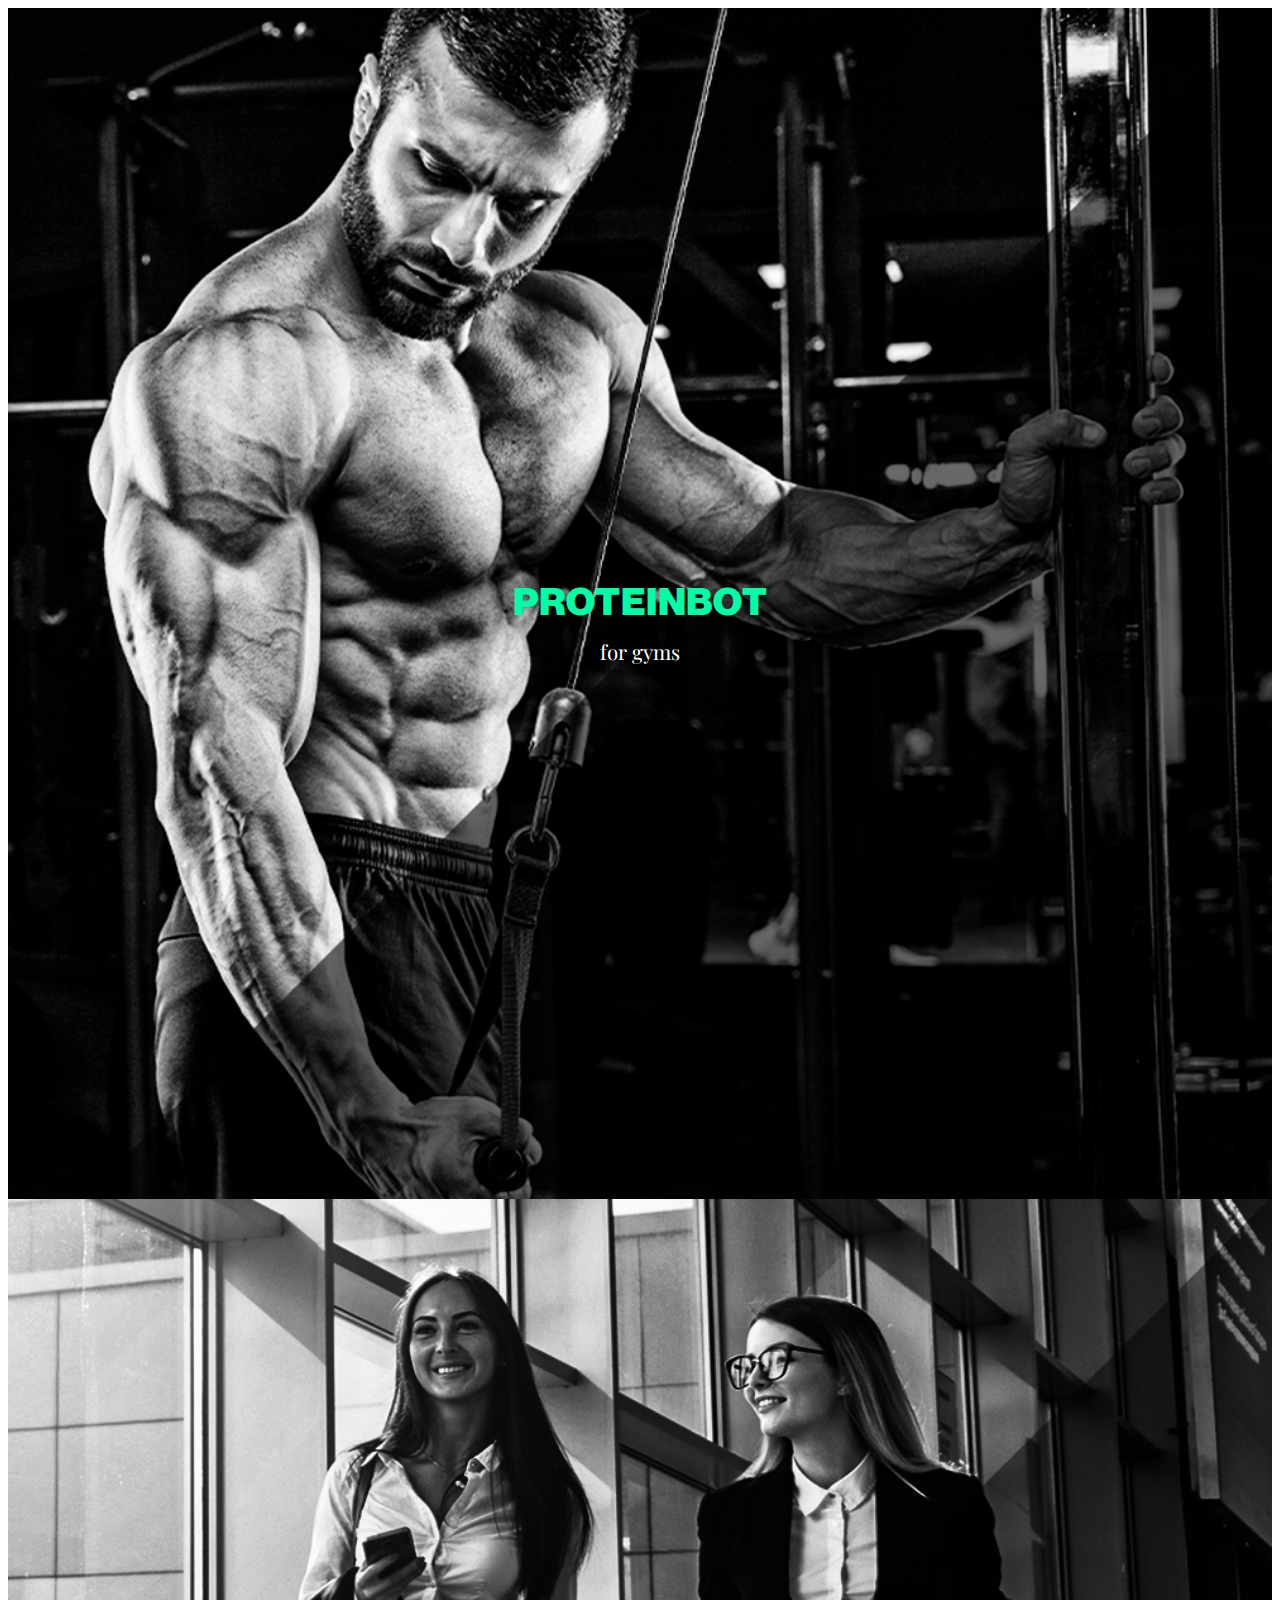
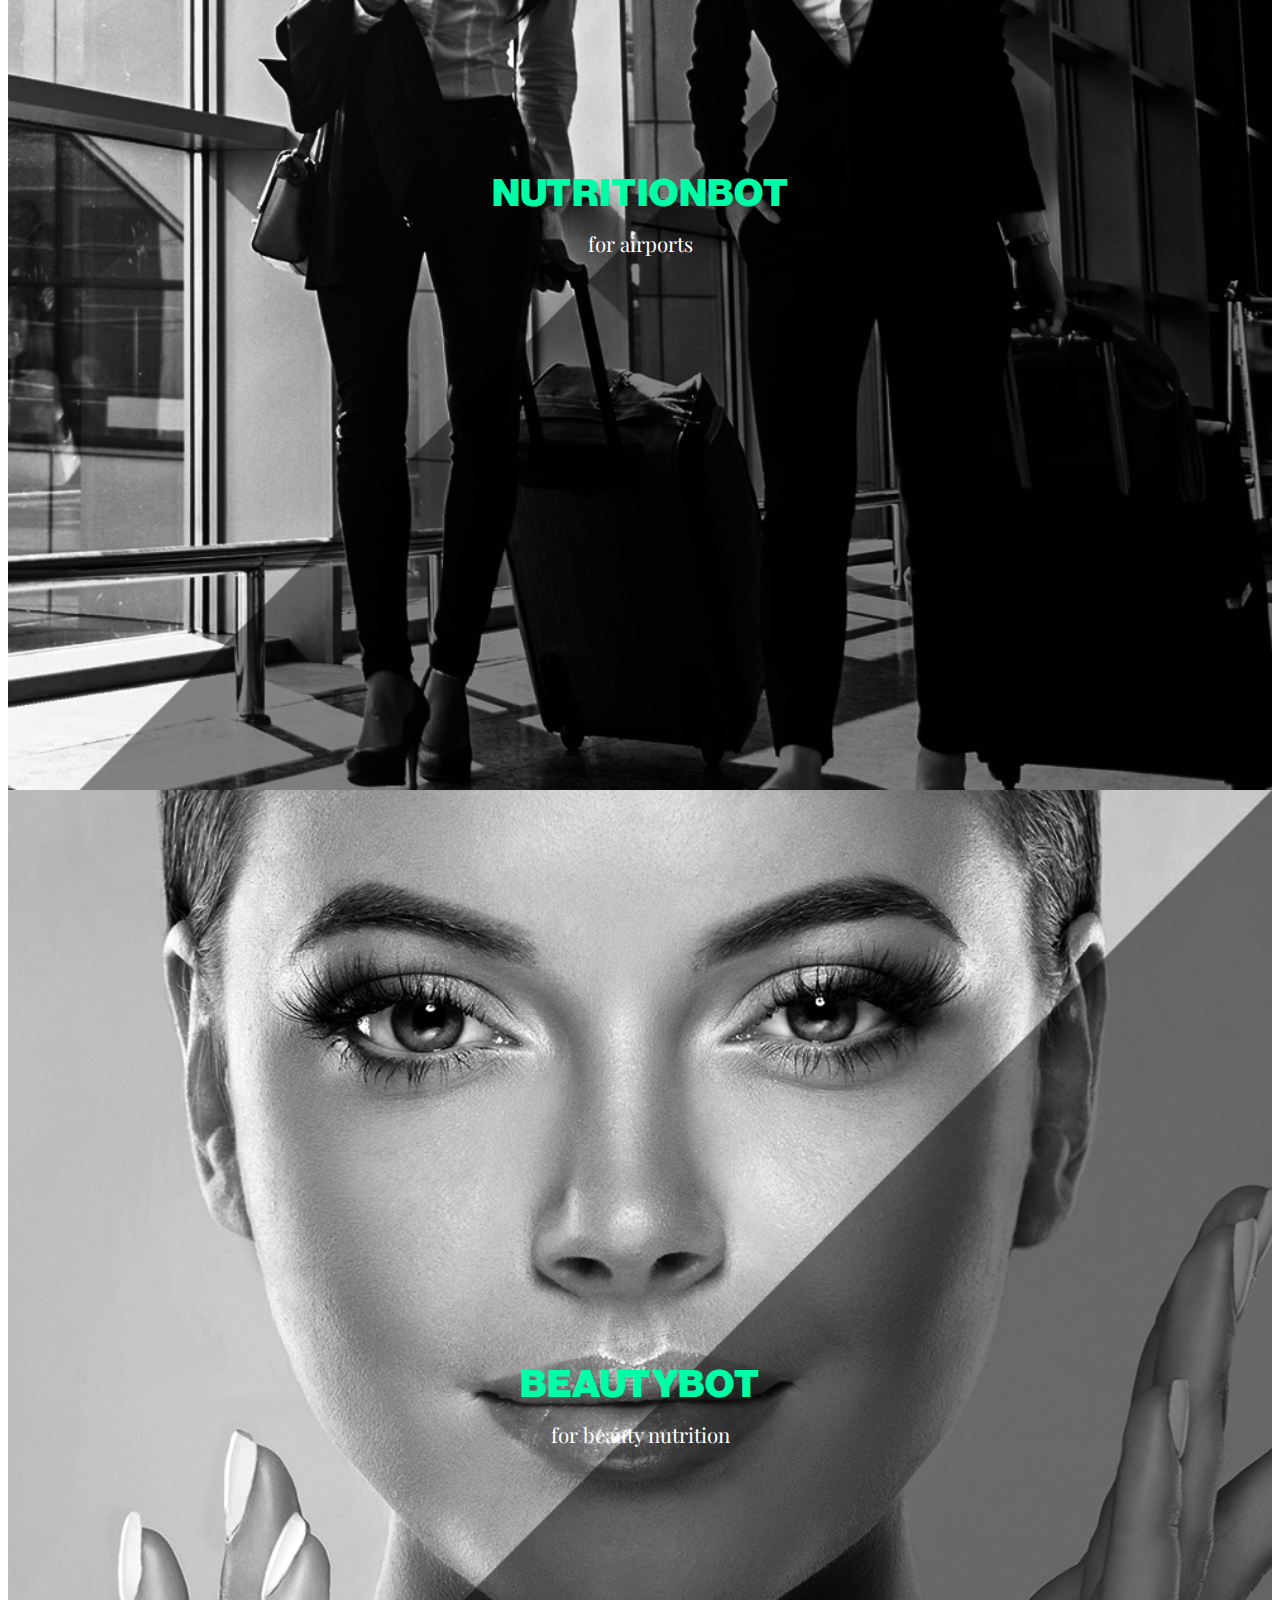
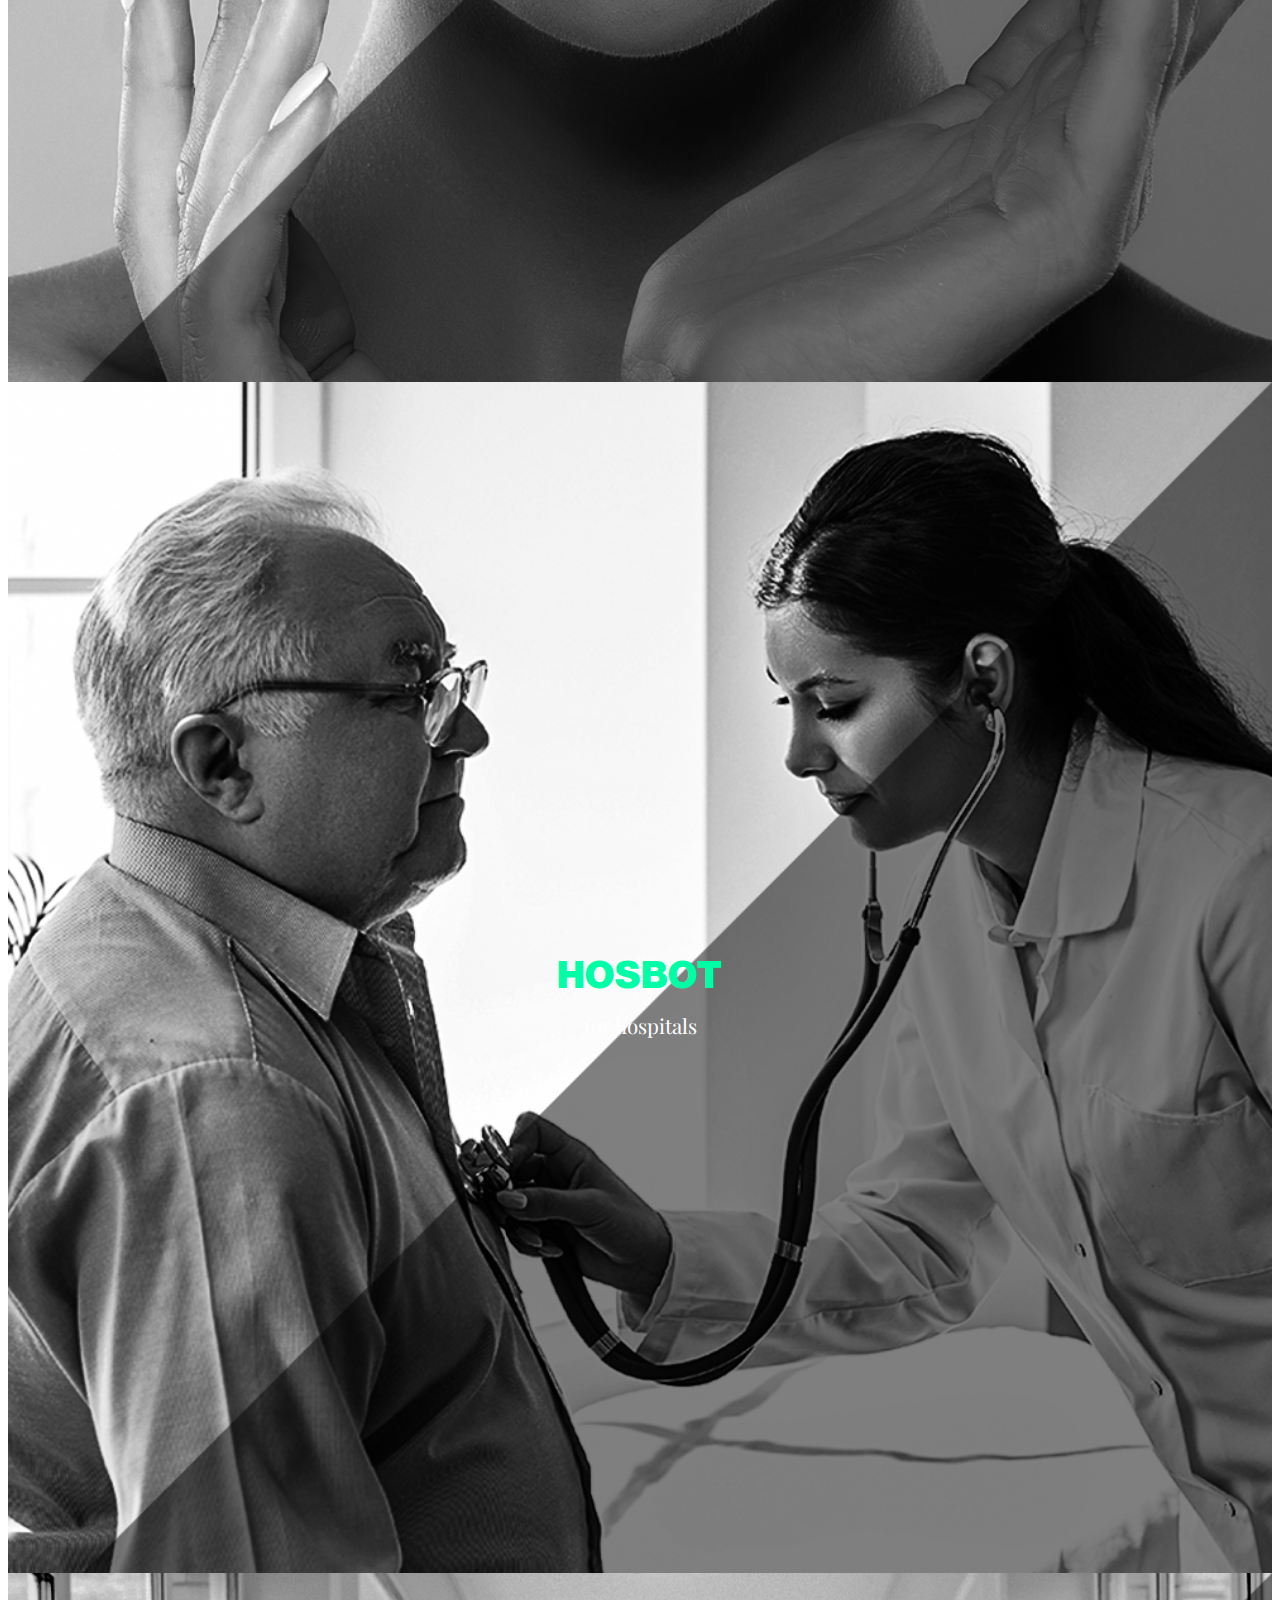
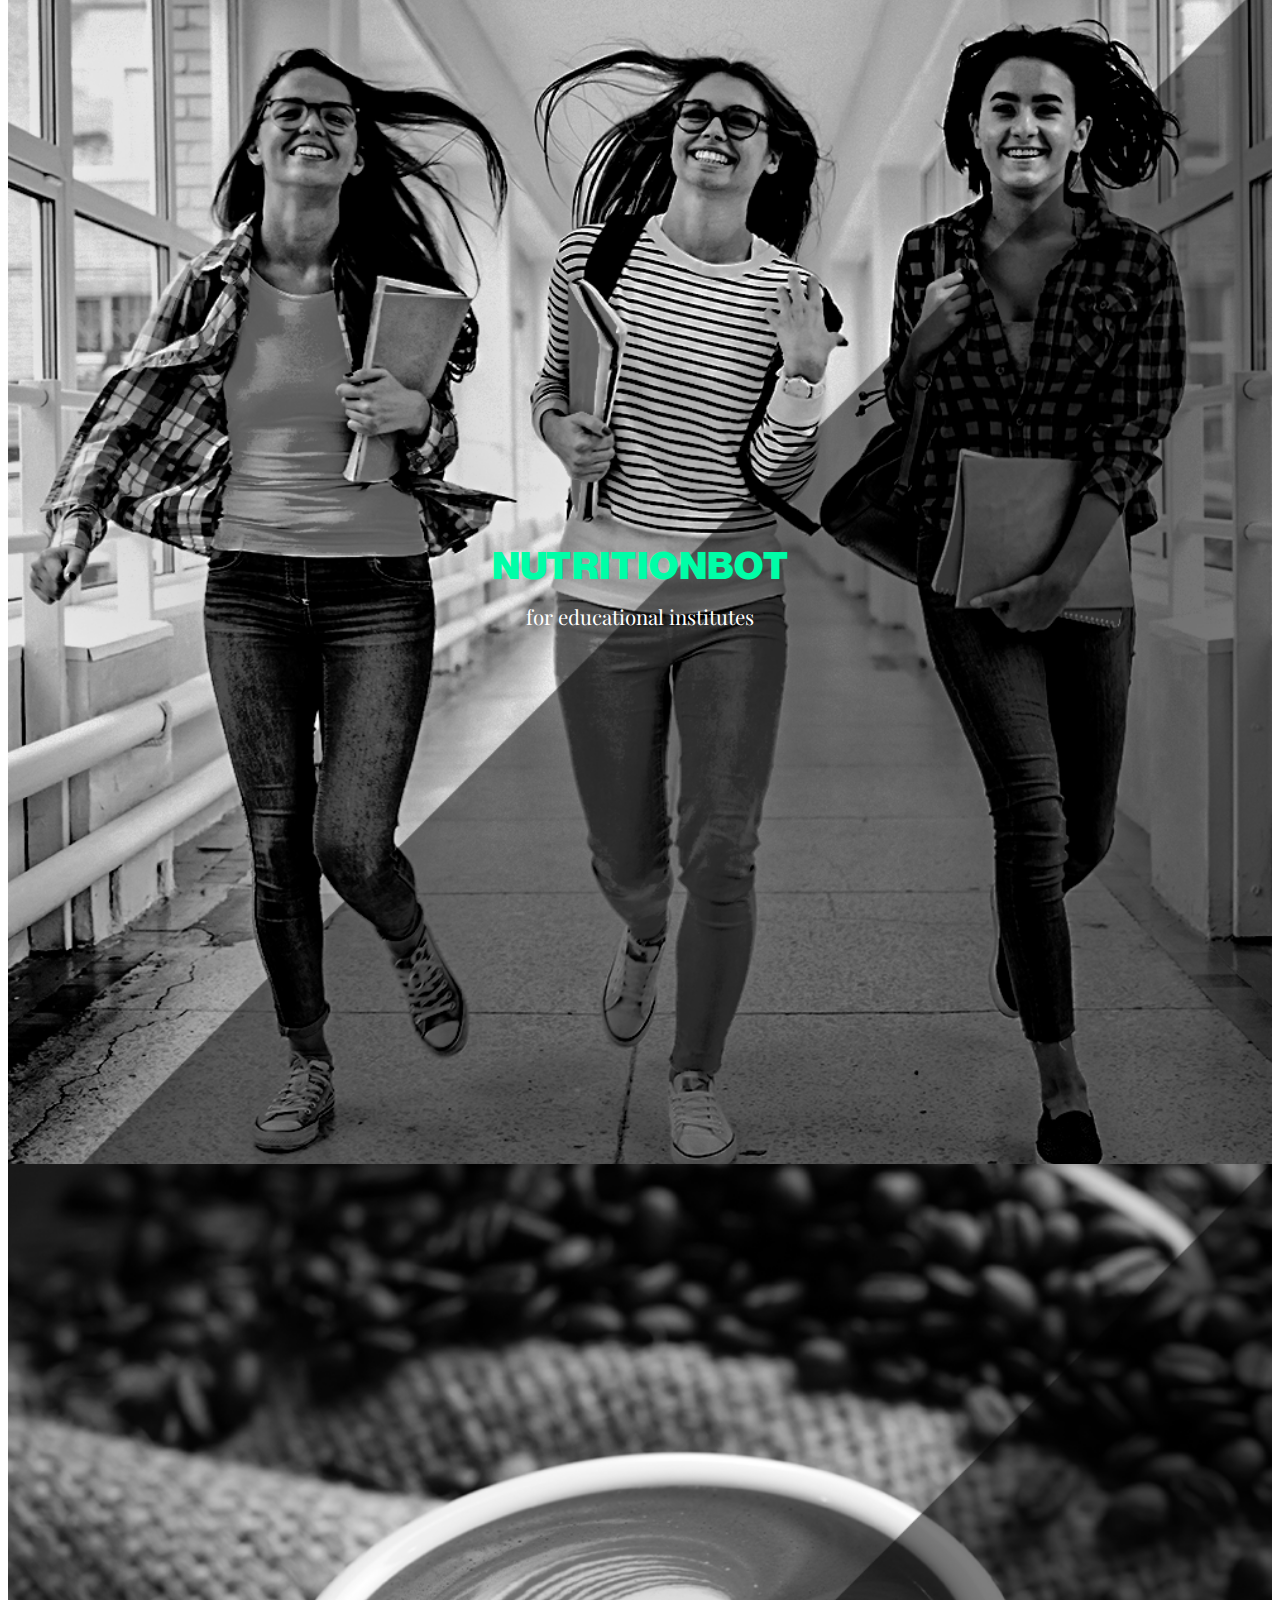
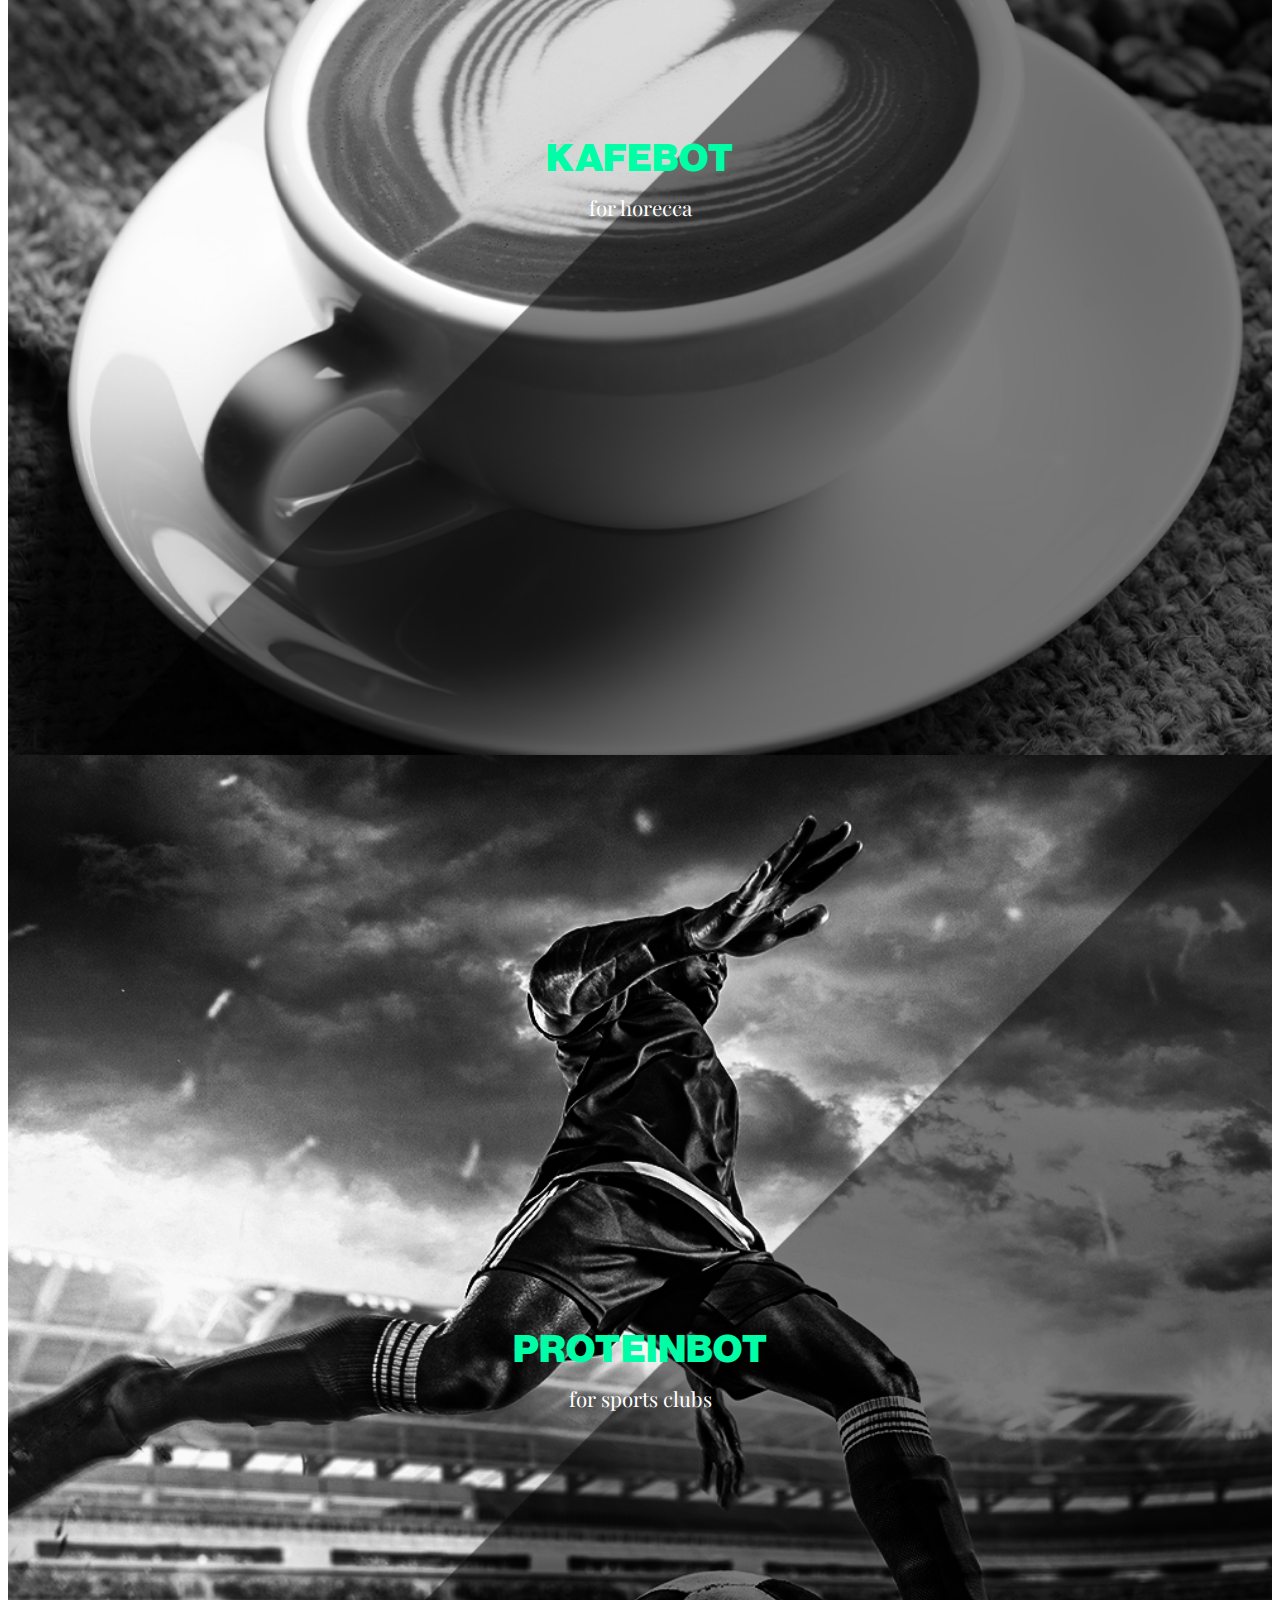
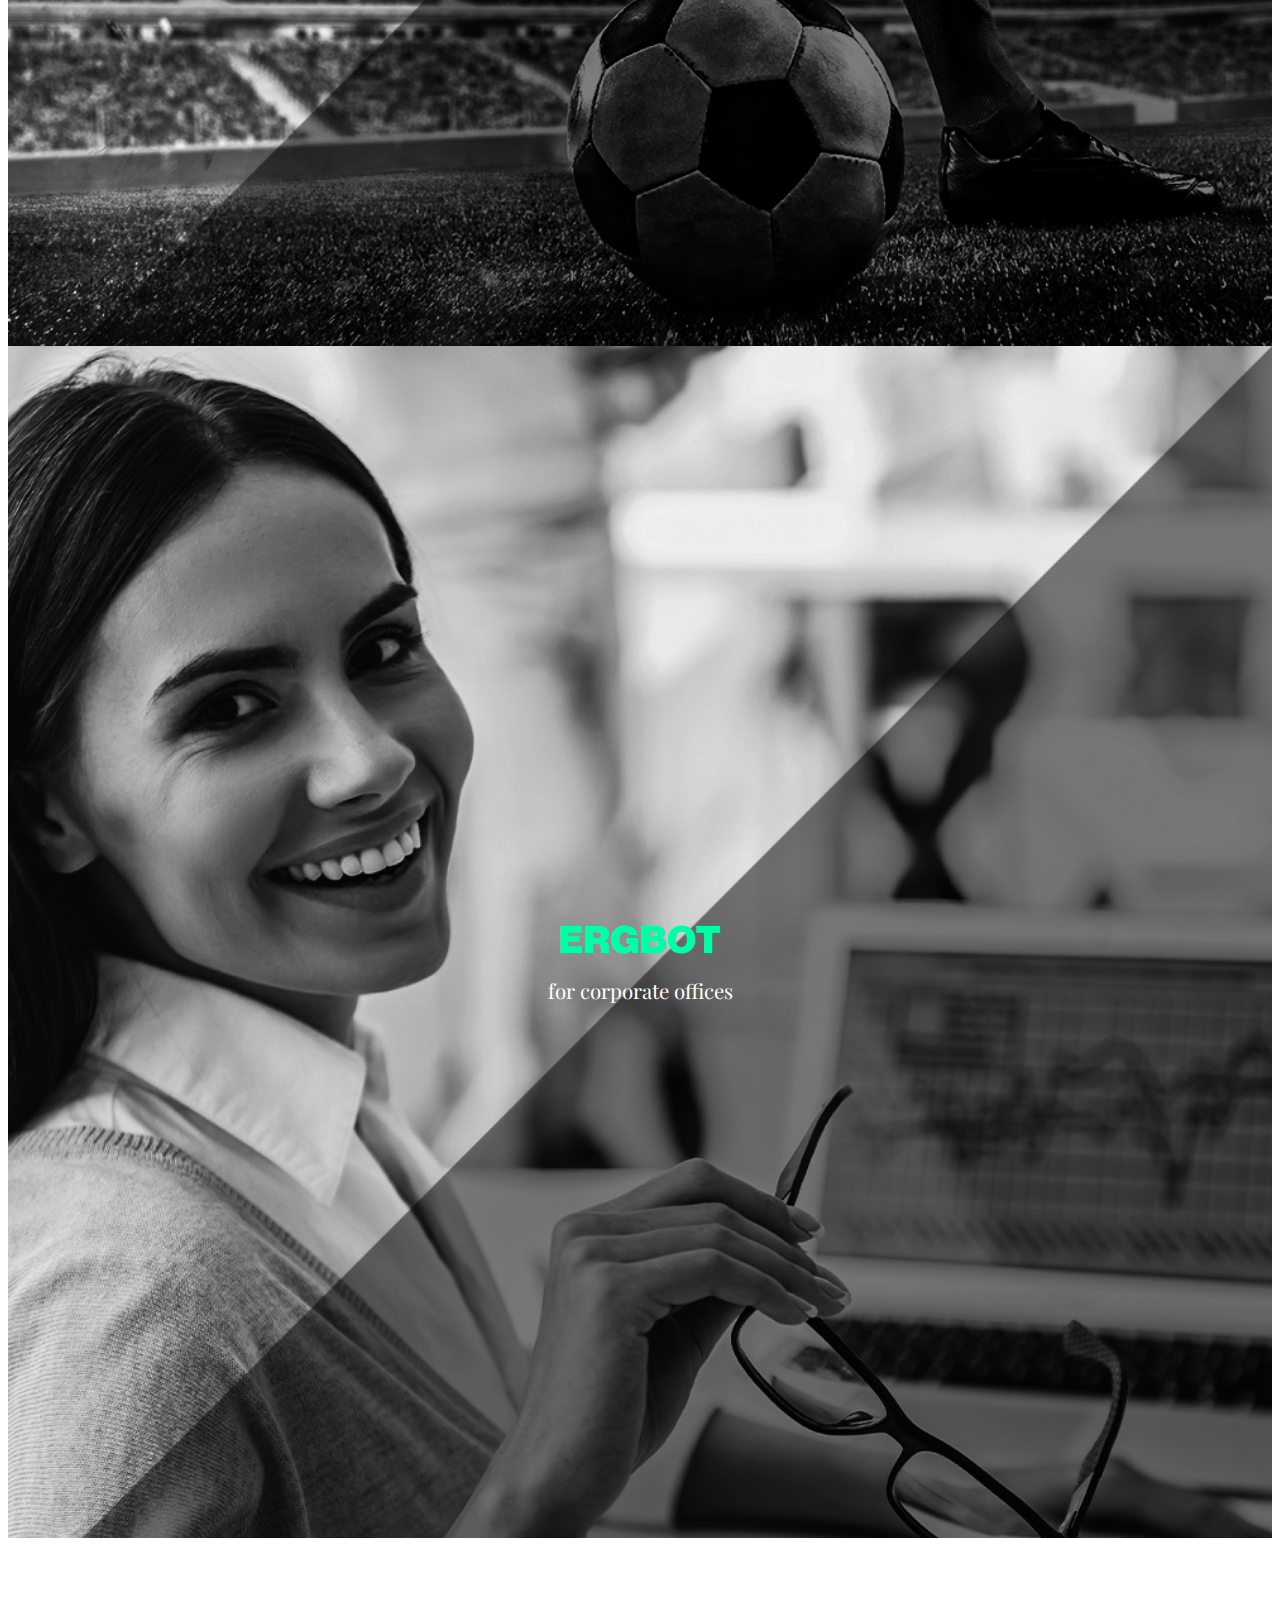
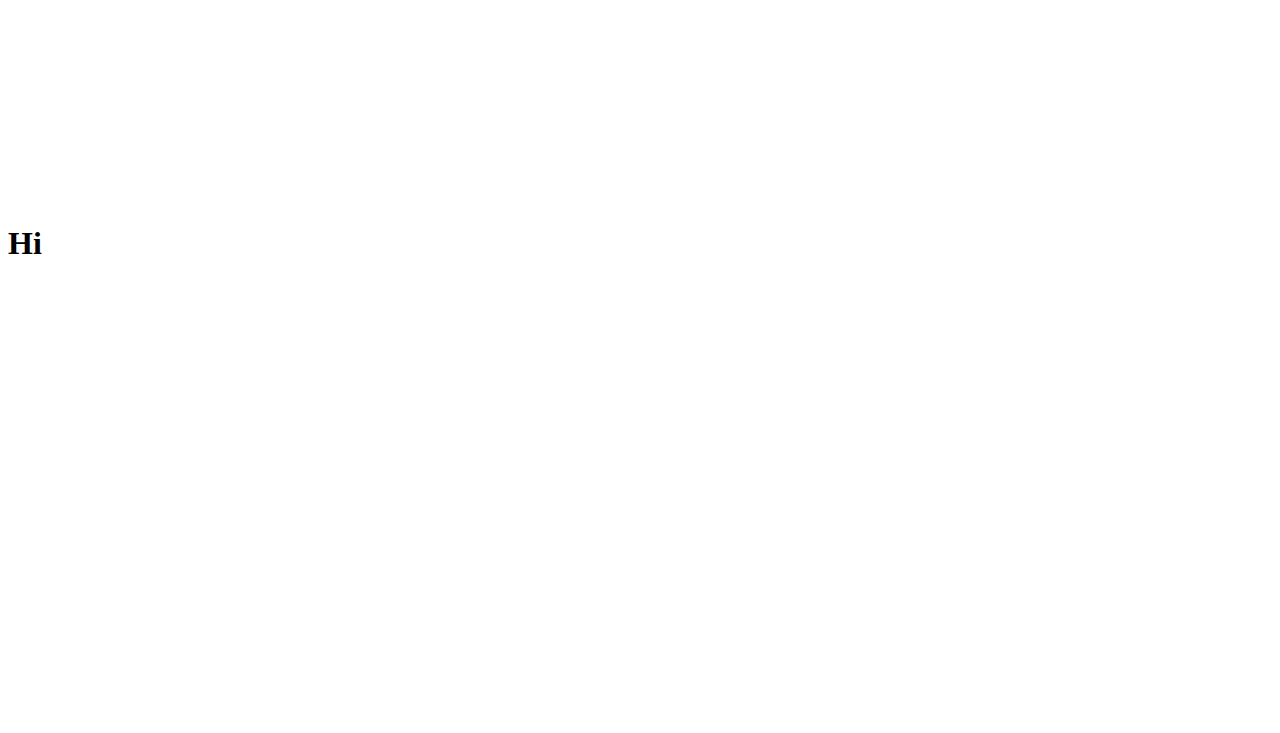
==== index.html @ 2f2d16d1 "24-11-2022" ====
<html lang="en">

<head>
  <meta charset="UTF-8">
  <meta http-equiv="X-UA-Compatible" content="IE=edge">
  <meta name="viewport" content="width=device-width, initial-scale=1.0">
  <link rel="stylesheet" href="https://unpkg.com/aos@2.3.0/dist/aos.css">
  <title>Document</title>
  <!-- CSS only -->
  <link href="https://cdn.jsdelivr.net/npm/bootstrap@5.2.2/dist/css/bootstrap.min.css" rel="stylesheet"
    integrity="sha384-Zenh87qX5JnK2Jl0vWa8Ck2rdkQ2Bzep5IDxbcnCeuOxjzrPF/et3URy9Bv1WTRi" crossorigin="anonymous">
  <!-- JavaScript Bundle with Popper -->
  <link rel="preconnect" href="https://fonts.googleapis.com">
  <link rel="preconnect" href="https://fonts.gstatic.com" crossorigin>
  <link href="https://fonts.googleapis.com/css2?family=Playfair+Display:ital,wght@1,500&display=swap" rel="stylesheet">
  <script src="https://cdn.jsdelivr.net/npm/bootstrap@5.2.2/dist/js/bootstrap.bundle.min.js"
    integrity="sha384-OERcA2EqjJCMA+/3y+gxIOqMEjwtxJY7qPCqsdltbNJuaOe923+mo//f6V8Qbsw3"
    crossorigin="anonymous"></script>
  <script src="https://cdnjs.cloudflare.com/ajax/libs/modernizr/2.8.3/modernizr.min.js" type="text/javascript"></script>
  <script src="https://cdnjs.cloudflare.com/ajax/libs/jquery/2.1.3/jquery.min.js" type="text/javascript"></script>
  <script src="https://codepen.io/simeydotme/pen/rBeIx.js" type="text/javascript"></script>
  <link rel="stylesheet" href="CSS/style.css">
  <script src="js/script.js"></script>
  <script src="https://cdnjs.cloudflare.com/ajax/libs/skrollr/0.6.29/skrollr.min.js"></script>
  <script src="https://cdnjs.cloudflare.com/ajax/libs/ScrollMagic/2.0.7/ScrollMagic.min.js" type="text/javascript"></script>
  <script src="https://cdnjs.cloudflare.com/ajax/libs/ScrollMagic/2.0.7/plugins/debug.addIndicators.min.js" type="text/javascript"></script>
  <script src="https://cdnjs.cloudflare.com/ajax/libs/ScrollMagic/2.0.7/plugins/animation.gsap.min.js" type="text/javascript"></script>
</head>

<body style="height: 20%;">
  <div class="container">
    <div class="row">
      <div class="col-12 col-lg-3 col-md-6 col-sm-6 img-bg-1 bg-image">
        <div class="aniDelay1">
          <h1 class="ani1h1 title">PROTEINBOT</h1>
          <p>for gyms</p>
        </div>
      </div>
      <div class="col-12 col-lg-3 col-md-6 col-sm-6 img-bg-2 bg-image">
        <div class="aniDelay8">
          <h1 class="ani8h1 title">NUTRITIONBOT</h1>
          <p>for airports</p>
        </div>
      </div>
      <div class="col-12 col-lg-3 col-md-6 col-sm-6 img-bg-3 bg-image">
        <div class="aniDelay4">
          <h1 class="ani4h1 title">BEAUTYBOT</h1>
          <p>for beauty nutrition</p>
        </div>
      </div>
      <div class="col-12 col-lg-3 col-md-6 col-sm-6 img-bg-6 bg-image">
        <div class="aniDelay3">
          <h1 class="ani3h1 title">HOSBOT</h1>
          <p>for hospitals</p>
        </div>
      </div>
    </div>
    <div class="row">
      <div class="col-12 col-lg-3 col-md-6 col-sm-6 img-bg-5 bg-image">
        <div class="aniDelay5">
          <h1 class="ani5h1 title">NUTRITIONBOT</h1>
          <p>for educational institutes</p>
        </div>
      </div>
      <div class="col-12 col-lg-3 col-md-6 col-sm-6 img-bg-4 bg-image">
        <div class="aniDelay6">
          <h1 class="ani6h1 title">KAFEBOT</h1>
          <p>for horecca</p>
        </div>
      </div>
      <div class="col-12 col-lg-3 col-md-6 col-sm-6 img-bg-7 bg-image">
        <div class="aniDelay7">
          <h1 class="ani7h1 title">PROTEINBOT</h1>
          <p>for sports clubs</p>
        </div>
      </div>
      <div class="col-12 col-lg-3 col-md-6 col-sm-6 img-bg-8 bg-image">
        <div class="aniDelay2">
          <h1 class="ani2h1 title">ERGBOT</h1>
          <p>for corporate offices</p>
        </div>
      </div>
    </div>
  </div>
  <!-- <div class="innovation-made-in-germany">
    <div class="container">
      <div class="row row-01">
        <div class="col c-01"><h1 data-aos="fade-zoom-in" data-aos-easing="ease-in-back"  data-aos-offset="0">Innovation</h1></div>
        <div class="col c-02"><img data-aos="fade-zoom-in" src="images/black-box.png" alt=""></div>
        <div class="col c-03"><h1 data-aos="fade-zoom-in" data-aos-easing="ease-in-back" data-aos-delay="260" data-aos-offset="0">made</h1></div>
      </div>
      <div class="row row-01">
        <div class="col c-01"></div>
        <div class="col c-02"><img data-aos="fade-zoom-in" src="images/red-box.png" alt=""></div>
        <div class="col c-03"><h2 data-aos="fade-zoom-in" data-aos-easing="ease-in-back" data-aos-delay="240" data-aos-offset="0">in</h2></div>
      </div>
      <div class="row row-01">
        <div class="col c-01"></div>
        <div class="col c-02"><img data-aos="fade-zoom-in" src="images/yellow-box.png" alt=""></div>
        <div class="col c-03"><h3 data-aos="fade-zoom-in" data-aos-easing="ease-in-back" data-aos-delay="200" data-aos-offset="0">Germany</h3></div>
      </div>
    </div>
  </div> -->
  <div class="container">
    <div class="machine-image">
      <img data-aos="fade-zoom-in" data-aos-easing="ease-in-back"  data-aos-offset="100" id="machine-zoom" src="images/front_angle.png" alt="">
    </div>
  </div><br><br><br>
  <!-- <div data-aos="fade-zoom-in" data-aos-easing="ease-in-back"  data-aos-offset="0" class="scroll-images" style="overflow:hidden;">
    <div class="marquee">
        <img id="airport" src="images/ScreensBot/AIRPORT/1.png" alt="">
        <img id="beauty" src="images/ScreensBot/BEAUTY/1.png" alt="">
        <img id="cafe" src="images/ScreensBot/CAFE/1.png" alt="">
        <img id="edu" src="images/ScreensBot/EDUCATIONAL_INSTITUTES/1.png" alt="">
        <img id="gym" src="images/ScreensBot/GYM/1.png" alt="">
        <img id="hospital" src="images/ScreensBot/HOSPITAL/1.png" alt="">
        <img id="airport" src="images/ScreensBot/AIRPORT/1.png" alt="">
        <img id="beauty" src="images/ScreensBot/BEAUTY/1.png" alt="">
        <img id="cafe" src="images/ScreensBot/CAFE/1.png" alt="">
        <img id="edu" src="images/ScreensBot/EDUCATIONAL_INSTITUTES/1.png" alt="">
        <img id="gym" src="images/ScreensBot/GYM/1.png" alt="">
        <img id="hospital" src="images/ScreensBot/HOSPITAL/1.png" alt="">
        <img id="airport" src="images/ScreensBot/AIRPORT/1.png" alt="">
        <img id="beauty" src="images/ScreensBot/BEAUTY/1.png" alt="">
        <img id="cafe" src="images/ScreensBot/CAFE/1.png" alt="">
        <img id="edu" src="images/ScreensBot/EDUCATIONAL_INSTITUTES/1.png" alt="">
        <img id="gym" src="images/ScreensBot/GYM/1.png" alt="">
        <img id="hospital" src="images/ScreensBot/HOSPITAL/1.png" alt="">
        <img id="airport" src="images/ScreensBot/AIRPORT/1.png" alt="">
        <img id="beauty" src="images/ScreensBot/BEAUTY/1.png" alt="">
        <img id="cafe" src="images/ScreensBot/CAFE/1.png" alt="">
        <img id="edu" src="images/ScreensBot/EDUCATIONAL_INSTITUTES/1.png" alt="">
        <img id="gym" src="images/ScreensBot/GYM/1.png" alt="">
        <img id="hospital" src="images/ScreensBot/HOSPITAL/1.png" alt="">
        <img id="airport" src="images/ScreensBot/AIRPORT/1.png" alt="">
        <img id="beauty" src="images/ScreensBot/BEAUTY/1.png" alt="">
        <img id="cafe" src="images/ScreensBot/CAFE/1.png" alt="">
        <img id="edu" src="images/ScreensBot/EDUCATIONAL_INSTITUTES/1.png" alt="">
        <img id="gym" src="images/ScreensBot/GYM/1.png" alt="">
        <img id="hospital" src="images/ScreensBot/HOSPITAL/1.png" alt="">
        <img id="airport" src="images/ScreensBot/AIRPORT/1.png" alt="">
        <img id="beauty" src="images/ScreensBot/BEAUTY/1.png" alt="">
        <img id="cafe" src="images/ScreensBot/CAFE/1.png" alt="">
        <img id="edu" src="images/ScreensBot/EDUCATIONAL_INSTITUTES/1.png" alt="">
        <img id="gym" src="images/ScreensBot/GYM/1.png" alt="">
        <img id="hospital" src="images/ScreensBot/HOSPITAL/1.png" alt="">
        <img id="airport" src="images/ScreensBot/AIRPORT/1.png" alt="">
        <img id="beauty" src="images/ScreensBot/BEAUTY/1.png" alt="">
        <img id="cafe" src="images/ScreensBot/CAFE/1.png" alt="">
        <img id="edu" src="images/ScreensBot/EDUCATIONAL_INSTITUTES/1.png" alt="">
        <img id="gym" src="images/ScreensBot/GYM/1.png" alt="">
        <img id="hospital" src="images/ScreensBot/HOSPITAL/1.png" alt="">
        <img id="airport" src="images/ScreensBot/AIRPORT/1.png" alt="">
        <img id="beauty" src="images/ScreensBot/BEAUTY/1.png" alt="">
        <img id="cafe" src="images/ScreensBot/CAFE/1.png" alt="">
        <img id="edu" src="images/ScreensBot/EDUCATIONAL_INSTITUTES/1.png" alt="">
        <img id="gym" src="images/ScreensBot/GYM/1.png" alt="">
        <img id="hospital" src="images/ScreensBot/HOSPITAL/1.png" alt="">
        <img id="airport" src="images/ScreensBot/AIRPORT/1.png" alt="">
        <img id="beauty" src="images/ScreensBot/BEAUTY/1.png" alt="">
        <img id="cafe" src="images/ScreensBot/CAFE/1.png" alt="">
        <img id="edu" src="images/ScreensBot/EDUCATIONAL_INSTITUTES/1.png" alt="">
        <img id="gym" src="images/ScreensBot/GYM/1.png" alt="">
        <img id="hospital" src="images/ScreensBot/HOSPITAL/1.png" alt="">
        <img id="airport" src="images/ScreensBot/AIRPORT/1.png" alt="">
        <img id="beauty" src="images/ScreensBot/BEAUTY/1.png" alt="">
        <img id="cafe" src="images/ScreensBot/CAFE/1.png" alt="">
        <img id="edu" src="images/ScreensBot/EDUCATIONAL_INSTITUTES/1.png" alt="">
        <img id="gym" src="images/ScreensBot/GYM/1.png" alt="">
        <img id="hospital" src="images/ScreensBot/HOSPITAL/1.png" alt="">
        <img id="airport" src="images/ScreensBot/AIRPORT/1.png" alt="">
        <img id="beauty" src="images/ScreensBot/BEAUTY/1.png" alt="">
        <img id="cafe" src="images/ScreensBot/CAFE/1.png" alt="">
        <img id="edu" src="images/ScreensBot/EDUCATIONAL_INSTITUTES/1.png" alt="">
        <img id="gym" src="images/ScreensBot/GYM/1.png" alt="">
        <img id="hospital" src="images/ScreensBot/HOSPITAL/1.png" alt="">
    </div>
  </div> -->
  <div data-aos="fade-zoom-in" data-aos-easing="ease-in-back"  data-aos-offset="300"  class="container" id="contains">
    <div class="section03">
      <svg  viewBox="0 0 1920 1111">
        <path id="path" fill="white" 
        stroke="black" stroke-width="4" 
        d="M950.02,474.7c-8.2-30.58-48.29-121.58-162.9-186.4-130.08-73.56-323.46-80.82-452.44,38.69"/> 
        <path id="path" fill="white" 
        stroke="black" stroke-width="4" 
        d="M952.11,474.53c-21.57-25.29-146.91-167.41-354.22-175.48-258.5-10.07-380.2,230.49-392.47,247.65" /> 
        <path id="path" fill="white" 
        stroke="black" stroke-width="4" 
        d="M955.31,470.71c-152.05-238.76-529.01-179.45-591.94,98.45" /> 
        <path id="path" fill="white" 
        stroke="black" stroke-width="4" 
        d="M955.6,475.13c-106.01-62.2-233.78-68.49-331.95-11.61-134.29,77.8-195.32,263.45-125.1,432.97"/>
        <path id="path" fill="white" 
        stroke="black" stroke-width="4" 
        d="M959.26,474.77c-26.93-82.67-46.81-122.94-59.64-120.8-20.95,3.48-23.08,120.08-6.39,349.78" /> 
        <path id="path" fill="white" 
        stroke="black" stroke-width="4" 
        d="M960.05,470.96c-2.69-75.65-1.67-113.71,3.06-114.18,11.05-1.09,42.37,203.36,93.96,613.36" /> 
        <path id="path" fill="white" 
        stroke="black" stroke-width="4" 
        d="M954.81,478.45c32.29-6.74,182.28-34.38,321.17,60.73,79.87,54.69,120.65,125.72,138.93,163.78" /> 
        <path id="path" fill="white" 
        stroke="black" stroke-width="4" 
        d="M959.35,472.88c9.05-11.74,102.31-128.66,253.01-122.46,123.73,5.09,234.91,91.06,277.29,216.21" /> 
        <path id="path" fill="white" 
        stroke="black" stroke-width="4" 
        d="M955.09,481.06c27.71-25.78,199.72-181.25,403.84-145.95,235.97,40.8,435.94,322.9,395.65,671.23" /> 
        <path id="path" fill="white" 
        stroke="black" stroke-width="4" 
        d="M957.44,471.06c15.02-28.59,92.59-169.1,265.88-224.03,148.31-47.01,273.1-1.66,308.4,12.59" /> 
        <!-- Dot number zero code  -->
        <radialGradient  id="radial-gradient" cx="898.4" cy="-6.16" fx="898.4" fy="-6.16" r="325.57" gradientTransform="translate(76.64 476.9) scale(.98 .38)" gradientUnits="userSpaceOnUse">
          <stop offset=".06" stop-color="#d1d1d1"/><stop offset=".15" stop-color="#aeaeae"/>
          <stop offset=".31" stop-color="#797979"/><stop offset=".47" stop-color="#4d4d4d"/>
          <stop offset=".62" stop-color="#2c2c2c"/><stop offset=".76" stop-color="#131313"/>
          <stop offset=".89" stop-color="#050505"/><stop offset="1" stop-color="#000"/>
        </radialGradient>
        <mask id="mask" x="638.31" y="349.26" width="638.44" height="250.67" maskUnits="userSpaceOnUse">
          <ellipse id="cls-7" cx="957.53" cy="474.59" rx="319.22" ry="125.33"/>
        </mask>
        <g class="cls-8"><ellipse id="cls-5" cx="957.53" cy="474.59" rx="319.22" ry="125.33"/>
        </g>
        <ellipse id="cls-6" cx="957.53" cy="476.52" rx="13.11" ry="7.68"/>
        <!-- Dot number one code  -->
        <radialGradient id="radial-gradient" cx="1313.99" cy="-3175.83" fx="1313.99" fy="-3175.83" r="27.52" gradientTransform="translate(-1241.54 1720.73) scale(1.2 .44)" gradientUnits="userSpaceOnUse">
          <stop offset=".00" stop-color="#d1d1d1"/><stop offset=".15" stop-color="#aeaeae"/>
          <stop offset=".31" stop-color="#797979"/><stop offset=".47" stop-color="#4d4d4d"/>
          <stop offset=".62" stop-color="#2c2c2c"/><stop offset=".76" stop-color="#131313"/>
          <stop offset=".89" stop-color="#050505"/><stop offset="1" stop-color="#000"/>
        </radialGradient>
        <mask id="mask" x="302" y="310.25" width="62.7" height="31.73" maskUnits="userSpaceOnUse">
            <ellipse id="cls-3" cx="333.35" cy="326.12" rx="32.99" ry="12.08" transform="translate(-89.96 130.46) rotate(-19.57)"/>
        </mask>
        <g class="cls-4"><ellipse id="cls-1" cx="333.35" cy="326.12" rx="32.99" ry="12.08" transform="translate(-89.96 130.46) rotate(-19.57)"/>
        </g>
        <ellipse id="cls-2" cx="334.31" cy="325.76" rx="7.93" ry="3.54" transform="translate(-89.79 130.76) rotate(-19.57)"/>
        <!-- Dot number two code  -->
        <radialGradient id="radial-gradient" cx="1238.47" cy="-3307.58" fx="1238.47" fy="-3307.58" r="27.52" gradientTransform="translate(-1278.91 1998.06) scale(1.2 .44)" gradientUnits="userSpaceOnUse">
            <stop offset=".06" stop-color="#d1d1d1"/>
            <stop offset=".15" stop-color="#aeaeae"/>
            <stop offset=".31" stop-color="#797979"/>
            <stop offset=".47" stop-color="#4d4d4d"/>
            <stop offset=".62" stop-color="#2c2c2c"/>
            <stop offset=".76" stop-color="#131313"/>
            <stop offset=".89" stop-color="#050505"/>
            <stop offset="1" stop-color="#000"/>
        </radialGradient>
        <mask id="mask" x="174.69" y="528.55" width="61.45" height="34.08" maskUnits="userSpaceOnUse">
              <ellipse id="cls-3" cx="205.42" cy="545.59" rx="32.99" ry="12.08" transform="translate(-197.2 123.98) rotate(-23.05)"/>
        </mask>
        <g class="cls-4">
            <ellipse id="cls-1" cx="205.42" cy="545.59" rx="32.99" ry="12.08" transform="translate(-197.2 123.98) rotate(-23.05)"/>
        </g>
        <ellipse id="cls-2" cx="205.42" cy="544.16" rx="7.08" ry="3.16" transform="translate(-200.33 127.42) rotate(-23.55)"/>

        <!-- Dot number three code  -->
        <radialGradient id="radial-gradient" cx="1268.19" cy="-2626.89" fx="1268.19" fy="-2626.89" r="27.52" gradientTransform="translate(-1157.65 1725.18) scale(1.2 .44)" gradientUnits="userSpaceOnUse">
          <stop offset=".06" stop-color="#d1d1d1"/>
          <stop offset=".15" stop-color="#aeaeae"/>
          <stop offset=".31" stop-color="#797979"/>
          <stop offset=".47" stop-color="#4d4d4d"/>
          <stop offset=".62" stop-color="#2c2c2c"/>
          <stop offset=".76" stop-color="#131313"/>
          <stop offset=".89" stop-color="#050505"/>
          <stop offset="1" stop-color="#000"/>
        </radialGradient>
        <mask id="mask" x="331.06" y="555.74" width="62.7" height="31.73" maskUnits="userSpaceOnUse">
            <ellipse id="cls-3" cx="362.41" cy="571.61" rx="32.99" ry="12.08" transform="translate(-170.5 154.37) rotate(-19.57)"/>
        </mask>
        <g class="cls-4">
            <ellipse id="cls-1" cx="362.41" cy="571.61" rx="32.99" ry="12.08" transform="translate(-170.5 154.37) rotate(-19.57)"/>
        </g>
        <ellipse id="cls-2" cx="363.36" cy="571.26" rx="7.93" ry="3.54" transform="translate(-170.32 154.67) rotate(-19.57)"/>

        <!-- Dot number four code  -->
        <radialGradient id="radial-gradient" cx="433.48" cy="263.62" fx="433.48" fy="263.62" r="27.52" gradientTransform="translate(73.39 691.27) scale(.98 .77)" gradientUnits="userSpaceOnUse">
          <stop offset=".06" stop-color="#d1d1d1"/>
          <stop offset=".15" stop-color="#aeaeae"/>
          <stop offset=".31" stop-color="#797979"/>
          <stop offset=".47" stop-color="#4d4d4d"/>
          <stop offset=".62" stop-color="#2c2c2c"/>
          <stop offset=".76" stop-color="#131313"/>
          <stop offset=".89" stop-color="#050505"/>
          <stop offset="1" stop-color="#000"/>
        </radialGradient>
        <mask id="mask" x="470.97" y="872.97" width="53.52" height="42.86" maskUnits="userSpaceOnUse">
            <ellipse id="cls-3" cx="497.73" cy="894.4" rx="26.93" ry="21.21" transform="translate(-156.55 107.25) rotate(-10.64)"/>
        </mask>
        <g class="cls-4">
            <ellipse id="cls-1" cx="497.73" cy="894.4" rx="26.93" ry="21.21" transform="translate(-156.55 107.25) rotate(-10.64)"/>
        </g>
        <circle id="cls-2" cx="497.31" cy="896.23" r="6.05"/>

        <!-- Dot number FIve code  -->
        <radialGradient id="radial-gradient" cx="866.56" cy="115.28" fx="866.56" fy="115.28" r="27.52" gradientTransform="translate(44.99 614.99) scale(.98 .77)" gradientUnits="userSpaceOnUse">
          <stop offset=".06" stop-color="#d1d1d1"/>
          <stop offset=".15" stop-color="#aeaeae"/>
          <stop offset=".31" stop-color="#797979"/>
          <stop offset=".47" stop-color="#4d4d4d"/>
          <stop offset=".62" stop-color="#2c2c2c"/>
          <stop offset=".76" stop-color="#131313"/>
          <stop offset=".89" stop-color="#050505"/>
          <stop offset="1" stop-color="#000"/>
        </radialGradient>
        <mask id="mask" x="866.47" y="682.31" width="53.52" height="42.86" maskUnits="userSpaceOnUse">
            <ellipse id="cls-3" cx="893.23" cy="703.74" rx="26.93" ry="21.21" transform="translate(-114.56 176.98) rotate(-10.64)"/>
        </mask>
        <g class="cls-4">
            <ellipse id="cls-1" cx="893.23" cy="703.74" rx="26.93" ry="21.21" transform="translate(-114.56 176.98) rotate(-10.64)"/>
        </g>
        <circle id="cls-2" cx="893.23" cy="703.74" r="6.05"/>

        <!-- Dot number SIX code  -->
        <radialGradient id="radial-gradient" cx="975.36" cy="493.2" fx="975.36" fy="493.2" r="27.52" gradientTransform="translate(96.93 590.31) scale(.98 .77)" gradientUnits="userSpaceOnUse">
          <stop offset=".06" stop-color="#d1d1d1"/>
          <stop offset=".15" stop-color="#aeaeae"/>
          <stop offset=".31" stop-color="#797979"/>
          <stop offset=".47" stop-color="#4d4d4d"/>
          <stop offset=".62" stop-color="#2c2c2c"/>
          <stop offset=".76" stop-color="#131313"/>
          <stop offset=".89" stop-color="#050505"/>
          <stop offset="1" stop-color="#000"/>
        </radialGradient>
        <mask id="mask" x="1024.95" y="948.89" width="53.52" height="42.86" maskUnits="userSpaceOnUse">
            <ellipse id="cls-3" cx="1051.71" cy="970.33" rx="26.93" ry="21.21" transform="translate(-161.05 210.82) rotate(-10.64)"/>
        </mask>
        <g class="cls-4">
            <ellipse id="cls-1" cx="1051.71" cy="970.33" rx="26.93" ry="21.21" transform="translate(-161.05 210.82) rotate(-10.64)"/>
        </g>
        <circle id="cls-2" cx="1051.02" cy="970.15" r="6.05"/>

        <!-- Dot number SEVEN code  -->
        <radialGradient id="radial-gradient" cx="1785.34" cy="4308.59" fx="1785.34" fy="4308.59" r="28.15" gradientTransform="translate(4101.52 -1044.71) rotate(90) scale(.98 .62)" gradientUnits="userSpaceOnUse">
          <stop offset=".06" stop-color="#d1d1d1"/>
          <stop offset=".15" stop-color="#aeaeae"/>
          <stop offset=".31" stop-color="#797979"/>
          <stop offset=".47" stop-color="#4d4d4d"/>
          <stop offset=".62" stop-color="#2c2c2c"/>
          <stop offset=".76" stop-color="#131313"/>
          <stop offset=".89" stop-color="#050505"/>
          <stop offset="1" stop-color="#000"/>
        </radialGradient>
        <mask id="mask" x="1389.51" y="682.59" width="50.42" height="41.59" maskUnits="userSpaceOnUse">
            <ellipse id="cls-3" cx="1414.72" cy="703.39" rx="17.56" ry="27.56" transform="translate(73.65 1538.68) rotate(-58.35)"/>
        </mask>
        <g class="cls-4">
            <ellipse id="cls-1" cx="1414.72" cy="703.39" rx="17.56" ry="27.56" transform="translate(73.65 1538.68) rotate(-58.35)"/>
        </g>
        <ellipse id="cls-2" cx="1414.75" cy="703.32" rx="4.34" ry="8.81" transform="translate(192.52 1704.49) rotate(-65.76)"/>

        <!-- Dot number EIGHT code  -->
        <radialGradient id="radial-gradient" cx="1928.89" cy="4479.87" fx="1928.89" fy="4479.87" r="28.15" gradientTransform="translate(4283.26 -1322) rotate(90) scale(.98 .62)" gradientUnits="userSpaceOnUse">
          <stop offset=".06" stop-color="#d1d1d1"/>
          <stop offset=".15" stop-color="#aeaeae"/>
          <stop offset=".31" stop-color="#797979"/>
          <stop offset=".47" stop-color="#4d4d4d"/>
          <stop offset=".62" stop-color="#2c2c2c"/>
          <stop offset=".76" stop-color="#131313"/>
          <stop offset=".89" stop-color="#050505"/>
          <stop offset="1" stop-color="#000"/>
        </radialGradient>
        <mask id="mask" x="1465.1" y="545.06" width="49.1" height="43.14" maskUnits="userSpaceOnUse">
            <ellipse id="cls-3" cx="1489.65" cy="566.63" rx="17.56" ry="27.56" transform="translate(153.38 1435.26) rotate(-53.85)"/>
        </mask>
        <g class="cls-4">
            <ellipse id="cls-1" cx="1489.65" cy="566.63" rx="17.56" ry="27.56" transform="translate(153.38 1435.26) rotate(-53.85)"/>
        </g>
        <ellipse id="cls-2" cx="1489.65" cy="566.63" rx="4.34" ry="8.81" transform="translate(153.39 1435.27) rotate(-53.85)"/>

        <!-- Dot number NINE code  -->
        <radialGradient id="radial-gradient" cx="1940.43" cy="3600.61" fx="1940.43" fy="3600.61" r="27.52" gradientTransform="translate(4529.51 -893.73) rotate(89.99) scale(.98 .77)" gradientUnits="userSpaceOnUse">
          <stop offset=".06" stop-color="#d1d1d1"/>
          <stop offset=".15" stop-color="#aeaeae"/>
          <stop offset=".31" stop-color="#797979"/>
          <stop offset=".47" stop-color="#4d4d4d"/>
          <stop offset=".62" stop-color="#2c2c2c"/>
          <stop offset=".76" stop-color="#131313"/>
          <stop offset=".89" stop-color="#050505"/>
          <stop offset="1" stop-color="#000"/>
        </radialGradient>
        <mask id="mask" x="1728.6" y="983.85" width="52.16" height="44.53" maskUnits="userSpaceOnUse">
            <ellipse id="cls-3" cx="1754.68" cy="1006.11" rx="21.21" ry="26.93" transform="translate(121.09 2198.82) rotate(-65.96)"/>
        </mask>
        <g class="cls-4">
            <ellipse id="cls-1" cx="1754.68" cy="1006.11" rx="21.21" ry="26.93" transform="translate(121.09 2198.82) rotate(-65.96)"/>
        </g>
        <ellipse id="cls-2" cx="1754.58" cy="1006.33" rx="4.72" ry="6.95" transform="translate(120.86 2198.89) rotate(-65.96)"/>

        <!-- Dot number TEN code  -->
        <radialGradient id="radial-gradient" cx="1787.59" cy="4041.08" fx="1787.59" fy="4041.08" r="28.15" gradientTransform="translate(4059.32 -1486.2) rotate(90) scale(.98 .62)" gradientUnits="userSpaceOnUse">
          <stop offset=".06" stop-color="#d1d1d1"/>
          <stop offset=".15" stop-color="#aeaeae"/>
          <stop offset=".31" stop-color="#797979"/>
          <stop offset=".47" stop-color="#4d4d4d"/>
          <stop offset=".62" stop-color="#2c2c2c"/>
          <stop offset=".76" stop-color="#131313"/>
          <stop offset=".89" stop-color="#050505"/>
          <stop offset="1" stop-color="#000"/>
        </radialGradient>
        <mask id="mask" x="1514.78" y="242.49" width="49.1" height="43.14" maskUnits="userSpaceOnUse">
            <ellipse id="cls-3" cx="1539.33" cy="264.06" rx="17.56" ry="27.56" transform="translate(418.08 1351.29) rotate(-53.85)"/>
        </mask>
        <g class="cls-4">
            <ellipse id="cls-1" cx="1539.33" cy="264.06" rx="17.56" ry="27.56" transform="translate(418.08 1351.29) rotate(-53.85)"/>
        </g>
        <ellipse id="cls-2" cx="1539.33" cy="264.06" rx="4.34" ry="8.81" transform="translate(540.98 1465.13) rotate(-60)"/>

        
      </svg>
    </div>
  </div>
  <div class="container" style="position:relative; top:50%;">
    <h1>Hi</h1>
  </div>
  <script src="https://unpkg.com/aos@2.3.0/dist/aos.js" type="text/javascript"></script>
  <script>
      AOS.init({
      duration: 1200,
  });
    // init controller
    var controller = new ScrollMagic.Controller();

    // create a scene
    new ScrollMagic.Scene({
        triggerHook:0,
        duration: '120%', // the scene should last for a scroll distance of 100px
        offset:0 // start this scene after scrolling for 50px
    }).setClassToggle('#machine-zoom','animate','animate02').addTo(controller);

    // create a scene
    // new ScrollMagic.Scene({
    //     triggerHook:0,
    //     duration: '1', // the scene should last for a scroll distance of 100px
    //     offset:0 // start this scene after scrolling for 50px
    // }).setClassToggle('#machine-zoom','animate02').addTo(controller);

    new ScrollMagic.Scene({
        triggerHook:0,
        duration: '140%', // the scene should last for a scroll distance of 100px
        offset:0 // start this scene after scrolling for 50px
    }).setClassToggle('#path','second-animate').addTo(controller);
  
    new ScrollMagic.Scene({
        triggerHook:0,
        duration: '140%', // the scene should last for a scroll distance of 100px
        offset:10 // start this scene after scrolling for 50px
    }).setClassToggle('#cls-1','ani-mate').addTo(controller);

    new ScrollMagic.Scene({
        triggerHook:0,
        duration: '140%', // the scene should last for a scroll distance of 100px
        offset:10 // start this scene after scrolling for 50px
    }).setClassToggle('#cls-2','ani-mate').addTo(controller);

    new ScrollMagic.Scene({
        triggerHook:0,
        duration: '140%', // the scene should last for a scroll distance of 100px
        offset:10 // start this scene after scrolling for 50px
    }).setClassToggle('#cls-3','ani-mate').addTo(controller);

    new ScrollMagic.Scene({
        triggerHook:0,
        duration: '140%', // the scene should last for a scroll distance of 100px
        offset:0 // start this scene after scrolling for 50px
    }).setClassToggle('#cls-5','ani-mate-center').addTo(controller);

    new ScrollMagic.Scene({
        triggerHook:0,
        duration: '140%', // the scene should last for a scroll distance of 100px
        offset:0 // start this scene after scrolling for 50px
    }).setClassToggle('#cls-6','ani-mate-center').addTo(controller);

    new ScrollMagic.Scene({
        triggerHook:0,
        duration: '140%', // the scene should last for a scroll distance of 100px
        offset:0 // start this scene after scrolling for 50px
    }).setClassToggle('#cls-7','ani-mate-center').addTo(controller);

  </script>
</body>

</html>
---- CSS/style.css ----
@font-face {
    font-family: "GroteskBOLD";
    src: url("../font/NeueHaasDisplayBold.ttf")
}

@font-face {
    font-family: "Grotesk";
    src: url("../font/NeueHaasDisplayBlack.ttf")
}


@font-face {
    font-family: "Frutiger";
    src: url("../font/Frutiger\ Next\ LT\ W06\ Bold\ Cond.ttf")
}

@keyframes gym {
    0% {
        background: #a3ffc359;
        color: #00fffbea;
    }

    100% {
        background:#4fff8d59;
        color: white;
    }
}


@keyframes office {
    0% {
        background: #ffff9954;
        color: #00fffbea;
    }

    100% {
        background:#ffff0054;
        color: white;
    }
}


@keyframes hospital {
    0% {
        background: #6ac59369;
        color: #00fffbea;
    }

    100% {
        background:#0bd56569;
        color: white;
    }
}


@keyframes beauty {
    0% {
        background: #ff8fbe45;
        color: #00fffbea;
    }

    100% {
        background:#ff006b45;
        color: white;
    }
}


@keyframes edu {
    0% {
        background: #45688670;
        color: #00fffbea;
    }

    100% {
        background:#0b4f8970;
        color: white;
    }
}


@keyframes cafe {
    0% {
        background: #ac8d696b;
        color: #00fffbea;
    }

    100% {
        background:#b575296b;
        color: white;
    }
}


@keyframes sports {
    0% {
        background: #95fdde73;
        color: #00fffbea;
    }

    100% {
        background:#00ffb473;
        color: white;
    }
}


@keyframes airport {
    0% {
        background: #a1fffd59;
        color: #00fffbea;
    }

    100% {
        background:#00fffc59;
        color: white;
    }
}


@keyframes TextColor {
    0% {
        
        color: #e1fcfcea;
        scale: 1;
    }

    100% {

        color: white;
        scale: 1.02;
    }
}

@keyframes ZoomOut {
    0% { 
        scale: 1;
        translate: 0% 0%;
     }
    100% { 
        scale: 0.15;
        translate: 0% -40%;
     }
}


  @keyframes MarqueeLeft 
  {
    0% {
        right:-100%;
    }
    100% {
        right:720%;
    }
  }
  
.marquee { 
    overflow: hidden;
    position: relative;
    animation: MarqueeLeft linear 100s infinite;
    width: max-content;

}

.marquee-02 { 
    overflow: hidden;
    position: relative;
    animation: MarqueeLeft linear 30s infinite;

}

.container {
    margin: 0;
    padding: 0%;
    max-width: 100%;
}

.col {
    padding: 0;
}

.row {
    padding: 0;
    --bs-gutter-x: 0;
    --bs-gutter-y: 0;
}

.img-bg-1 {
    background: url("../images/Specific/bots/GYm.png");
    background-size: cover;
    background-repeat: no-repeat;
}

.img-bg-2 {
    background: url("../images/Specific/bots/Airport.png");
    background-size: cover;
}

.img-bg-3 {
    background: url("../images/Specific/bots/beautybot.png");
    background-size: cover;
}

.img-bg-4 {
    background: url("../images/Specific/bots/Cafe.png");
    background-size: cover;
}

.img-bg-5 {
    background: url("../images/Specific/bots/educational_institutes.png");
    background-size: cover;
}

.img-bg-6 {
    background: url("../images/Specific/bots/Hospital.png");
    background-size: cover;
}

.img-bg-7 {
    background: url("../images/Specific/bots/Sports_Clubs.png");
    background-size: cover;
}

.img-bg-8 {
    background: url("../images/Specific/bots/Work.png");
    background-size: cover;
}

img {
    width: -webkit-fill-available;
    padding: 0;
}

.row .ani1h1 {
    font-family: 'Grotesk';
    display: flex;
    justify-content: center;
    align-items: center;
    font-size: 3vw;
    color: #00fea7;
    animation: TextColor 1s ease-out;
    animation-iteration-count: 1;
    animation-direction: alternate-reverse;
    animation-delay: 0s;
}


.row .ani2h1 {
    font-family: 'Grotesk';
    display: flex;
    justify-content: center;
    align-items: center;
    font-size: 3vw;
    color: #00fea7;
    animation: TextColor 1s ease-out;
    animation-iteration-count: 1;
    animation-direction: alternate-reverse;
    animation-delay: 0.4s;
}


.row .ani3h1 {
    font-family: 'Grotesk';
    display: flex;
    justify-content: center;
    align-items: center;
    font-size: 3vw;
    color: #00fea7;
    animation: TextColor 1s ease-out;
    animation-iteration-count: 1;
    animation-direction: alternate-reverse;
    animation-delay: 0.8s;
}


.row .ani4h1 {
    font-family: 'Grotesk';
    display: flex;
    justify-content: center;
    align-items: center;
    font-size: 3vw;
    color: #00fea7;
    animation: TextColor 1s ease-out;
    animation-iteration-count: 1;
    animation-direction: alternate-reverse;
    animation-delay: 1.2s;
}


.row .ani5h1 {
    font-family: 'Grotesk';
    display: flex;
    justify-content: center;
    align-items: center;
    font-size: 3vw;
    color: #00fea7;
    animation: TextColor 1s ease-out;
    animation-iteration-count: 1;
    animation-direction: alternate-reverse;
    animation-delay: 1.6s;
}


.row .ani6h1 {
    font-family: 'Grotesk';
    display: flex;
    justify-content: center;
    align-items: center;
    font-size: 3vw;
    color: #00fea7;
    animation: TextColor 1s ease-out;
    animation-iteration-count: 1;
    animation-direction: alternate-reverse;
    animation-delay: 2s;
}


.row .ani7h1 {
    font-family: 'Grotesk';
    display: flex;
    justify-content: center;
    align-items: center;
    font-size: 3vw;
    color: #00fea7;
    animation: TextColor 1s ease-out;
    animation-iteration-count: 1;
    animation-direction: alternate-reverse;
    animation-delay: 2.4s;
}


.row .ani8h1 {
    font-family: 'Grotesk';
    display: flex;
    justify-content: center;
    align-items: center;
    font-size: 3vw;
    color: #00fea7;
    animation: TextColor 1s ease-out;
    animation-iteration-count: 1;
    animation-direction: alternate-reverse;
    animation-delay: 2.8s;
}

.row p{
    font-family: 'Playfair Display', serif;
    margin: 0;
    color: white;
    font-size: 1.6vw;
    line-height: 2px;
}
.aniDelay1{
    animation: gym 1s ease-out;
    animation-iteration-count: 1;
    animation-direction: alternate-reverse;
    animation-delay: 0s;
    text-align: center;
    display: flex;
    justify-content: center;
    align-items: stretch;
    width: 100%;
    height: 100%;
    flex-direction: column;
    align-content: stretch;
    flex-wrap: nowrap;
    padding-top: 40%;
    padding-bottom: 40%;
}
.aniDelay2{
    animation: office 1s ease-out;
    animation-iteration-count: 1;
    animation-direction: alternate-reverse;
    animation-delay: 0.4s;
    text-align: center;
    display: flex;
    justify-content: center;
    align-items: stretch;
    width: 100%;
    height: 100%;
    flex-direction: column;
    align-content: stretch;
    flex-wrap: nowrap;
    padding-top: 40%;
    padding-bottom: 40%;
}
.aniDelay3{
    animation: hospital 1s ease-out;
    animation-iteration-count: 1;
    animation-direction: alternate-reverse;
    animation-delay: 0.8s;
    text-align: center;
    display: flex;
    justify-content: center;
    align-items: stretch;
    width: 100%;
    height: 100%;
    flex-direction: column;
    align-content: stretch;
    flex-wrap: nowrap;
    padding-top: 40%;
    padding-bottom: 40%;
}
.aniDelay4{
    animation: beauty 1s ease-out;
    animation-iteration-count: 1;
    animation-direction: alternate-reverse;
    animation-delay: 1.2s;
    text-align: center;
    display: flex;
    justify-content: center;
    align-items: stretch;
    width: 100%;
    height: 100%;
    flex-direction: column;
    align-content: stretch;
    flex-wrap: nowrap;
    padding-top: 40%;
    padding-bottom: 40%;
}
.aniDelay5{
    animation:edu 1s ease-out;
    animation-iteration-count: 1;
    animation-direction: alternate-reverse;
    animation-delay: 1.6s;
    text-align: center;
    display: flex;
    justify-content: center;
    align-items: stretch;
    width: 100%;
    height: 100%;
    flex-direction: column;
    align-content: stretch;
    flex-wrap: nowrap;
    padding-top: 40%;
    padding-bottom: 40%;
}
.aniDelay6{
    animation: cafe 1s ease-out;
    animation-iteration-count: 1;
    animation-direction: alternate-reverse;
    animation-delay: 2s;
    text-align: center;
    display: flex;
    justify-content: center;
    align-items: stretch;
    width: 100%;
    height: 100%;
    flex-direction: column;
    align-content: stretch;
    flex-wrap: nowrap;
    padding-top: 40%;
    padding-bottom: 40%;
}
.aniDelay7{
    animation: sports 1s ease-out;
    animation-iteration-count: 1;
    animation-direction: alternate-reverse;
    animation-delay: 2.4s;
    text-align: center;
    display: flex;
    justify-content: center;
    align-items: stretch;
    width: 100%;
    height: 100%;
    flex-direction: column;
    align-content: stretch;
    flex-wrap: nowrap;
    padding-top: 40%;
    padding-bottom: 40%;
}
.aniDelay8{
    animation: airport 1s ease-out;
    animation-iteration-count: 1;
    animation-direction: alternate-reverse;
    animation-delay: 2.8s;
    text-align: center;
    display: flex;
    justify-content: center;
    align-items: stretch;
    width: 100%;
    height: 100%;
    flex-direction: column;
    align-content: stretch;
    flex-wrap: nowrap;
    padding-top: 40%;
    padding-bottom: 40%;
}

.aniDelay1:hover{
    background: #4fff8d59;
    color: white;
} 

.aniDelay2:hover{
    background: #ffff0054;
    color: white;
} 

.aniDelay3:hover{
    background: #0bd56569;
    color: white;
} 

.aniDelay4:hover{
    background: #ff006b45;
    color: white;
} 
.aniDelay5:hover{
    background: #0b4f8970;
    color: white;
} 

.aniDelay6:hover{
    background:  #b575296b;
    color: white;
} 

.aniDelay7:hover{
    background: #00ffb473;
    color: white;
} 

.aniDelay8:hover{
    background: #00fffc59;
    color: white;
}

.aniDelay1:hover h1, .aniDelay2:hover h1, .aniDelay3:hover h1, .aniDelay4:hover h1, .aniDelay5:hover h1, .aniDelay6:hover h1, .aniDelay7:hover h1, .aniDelay8:hover h1{
    color: white;
}
.zoom{
    scale: 5.1;
    translate: 4% 142%;
}

#zoom {
    scale: 5.1; translate: 4% 190%;
  }


.innovation-made-in-germany .container .row .col h1, .innovation-made-in-germany .container .row .col h2, .innovation-made-in-germany .container .row .col h3{
    font-family: 'Frutiger';
    font-size: 40px; 
}

.innovation-made-in-germany .container {
    display: flex;
    flex-direction: column;
    justify-content: space-around;
    align-items: center;
    padding-top: 20%;
    padding-bottom: 20%;
    background-image: url(../images/bg-innovation.png);
    background-size: cover;
}

.innovation-made-in-germany .container .row-01{
    width: 36%;
}

.innovation-made-in-germany .container .row-01 .c-01{
    width: 100%;
    flex: 1;
}

.innovation-made-in-germany .container .row-01 .c-01 h1{
    padding: 0;
    margin: 0;
    text-align: end;
}


.innovation-made-in-germany .container .row-01 .c-02{
    width: 16px;
    height: 38px;
    padding: 3px 2% 0 2%;
    flex: 0.12;
}

.innovation-made-in-germany .container .row-01 .c-02 img{
    width: 100%;
    height: 100%;
}

.innovation-made-in-germany .container .row-01 .c-03{
    flex: 1;
}


.innovation-made-in-germany .container .row-01 .c-03 h1{
    text-align: initial;
}

.container .machine-image #machine-zoom{
    position: absolute;
    transform: translate(0%, -37%) scale(0.00007); 
    transition: all 2s;

}


.container .machine-image #machine-zoom.animate{
    transform: translate(0%, -2%) scale(1.01); 
    transition: all 2s;
}

.scroll-images{
    position: relative;
    top: 45.5%;
}

.scroll-images img{
    margin: 0;
    BORDER-RADIUS: 4PX;
    width: 200px;
    
}

.scroll-images #airport{
    box-shadow: 1px 1px 3px 2px #00fffb7c;
}

.scroll-images #beauty{
    box-shadow: 1px 1px 3px 2px #ff006a8e;
}

.scroll-images #cafe{
    box-shadow: 1px 1px 3px 2px #fbd995ab;
}

.scroll-images #edu{
    box-shadow: 1px 1px 3px 2px #00bfff9a;
}

.scroll-images #gym{
    box-shadow: 1px 1px 3px 2px #00fea5ad;
}

.scroll-images #hospital{
    box-shadow: 1px 1px 3px 2px #00ffb398;
}


.scroll-images img:hover{
    scale:1.05;
}

#rest-machines{
    scale: 0.16
}

.container .machine-image video{   
    position: absolute!important;
    transform: translate(0%, 32%)!important;
}

.container .machine-image img{
    z-index: 5;
}

.container .section03{
    position: relative;
    top: 14%;
}

.container .section03 #path{
    stroke-dasharray: 2300;
    stroke-dashoffset: 0;
    fill:none;
    stroke:#1cd347;
    stroke-width:2px;
    transition: all 3s;
}

.container .section03 #path.second-animate {
    stroke-dashoffset: 3000;
}

#contains{
    position: relative;
    top: -4%;
    background-image: url(../images/BG.jpg);
    background-size: cover;
    height: 68%;
}

@keyframes dot {
    0%{
        opacity: 0;
    }
    100%{
        opacity: 1;
    }
} 


#cls-1{
    fill:#00ff79;
    opacity: 1;
    transition: all 3s;
    }
#cls-2{
    fill:#1cd347;
    opacity: 1;
    transition: all 3s;
    }
#cls-3{
    fill:url(#radial-gradient);
    opacity: 1;
    transition: all 3s;
    }
.cls-4{
    mask:url(#mask);
    }

#cls-1.ani-mate{
    opacity: 0;
    transition: all 2s;
}

#cls-2.ani-mate{
    opacity: 0;
    transition: all 2s;
}
    
#cls-3.ani-mate{
    opacity: 0;
    transition: all 2s;
    }

#cls-5{
    fill:#00ff79;
    opacity: 1;
    transition: all 2s;
    }
#cls-6{
    fill:#1cd347;
    opacity: 1;
    transition: all 2s;
    }
#cls-7{
    fill:url(#radial-gradient);
    opacity: 1;
    transition: all 2s;
    }
.cls-8{
    mask:url(#mask);
    }


#cls-5.ani-mate-center{
    fill:#00ff79;
    opacity: 0;
    transition: all 2s;
}

#cls-6.ani-mate-center{
    fill:#1cd347;
    opacity: 0;
    transition: all 2s;
}

#cls-7.ani-mate-center{
    fill:url(#radial-gradient);
    opacity: 0;
    transition: all 2s;
}
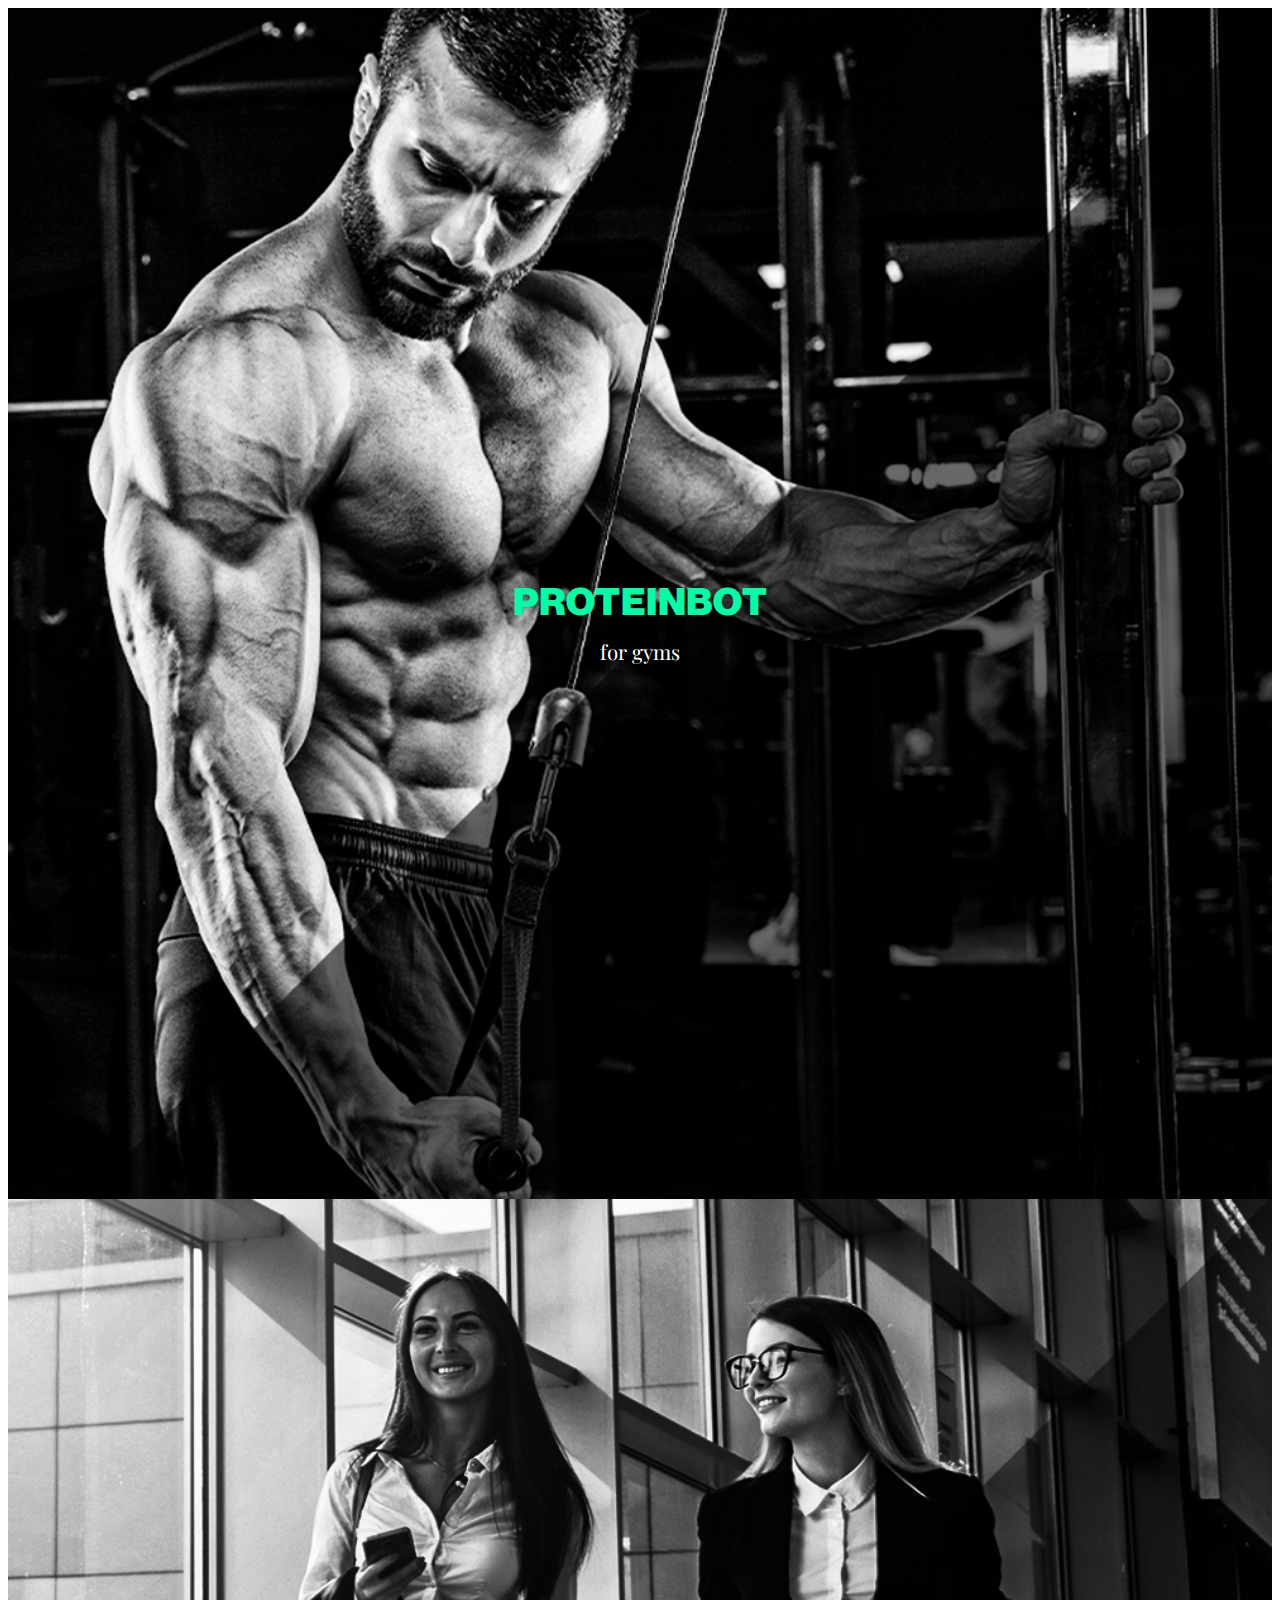
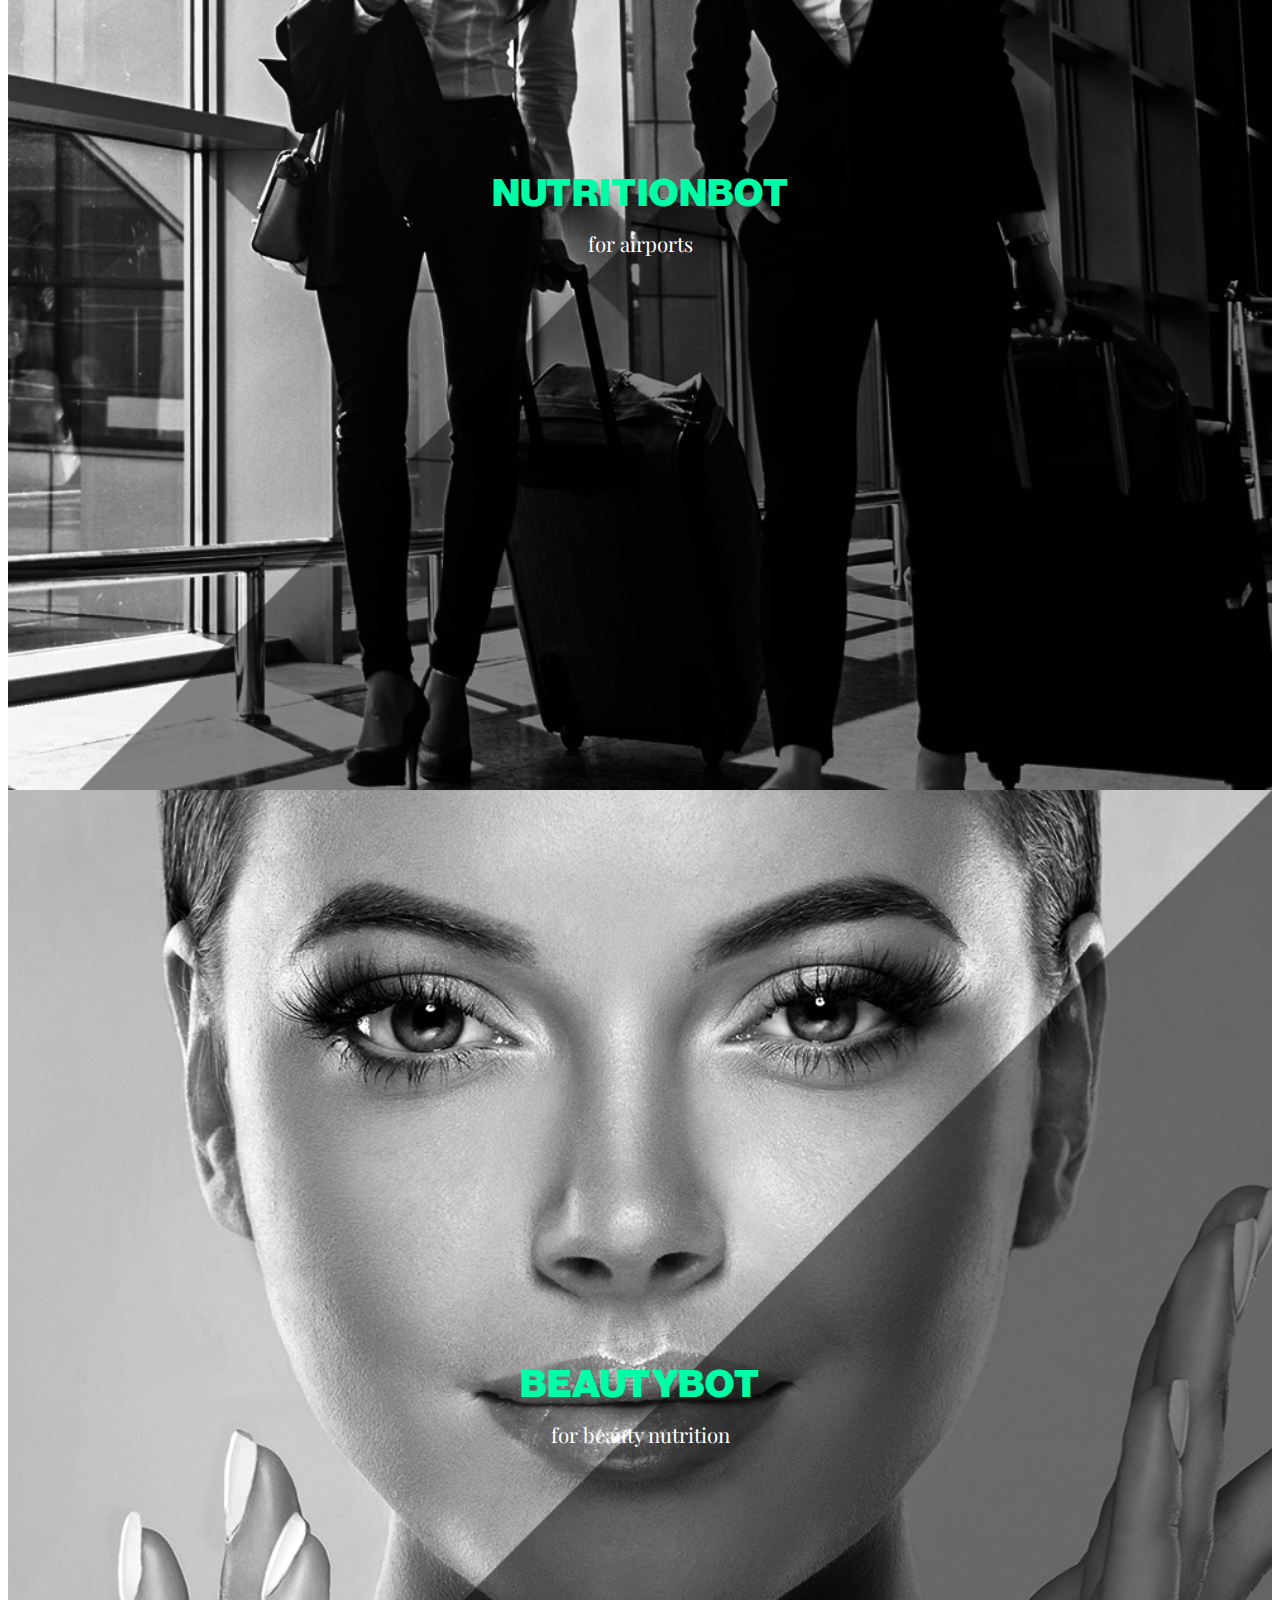
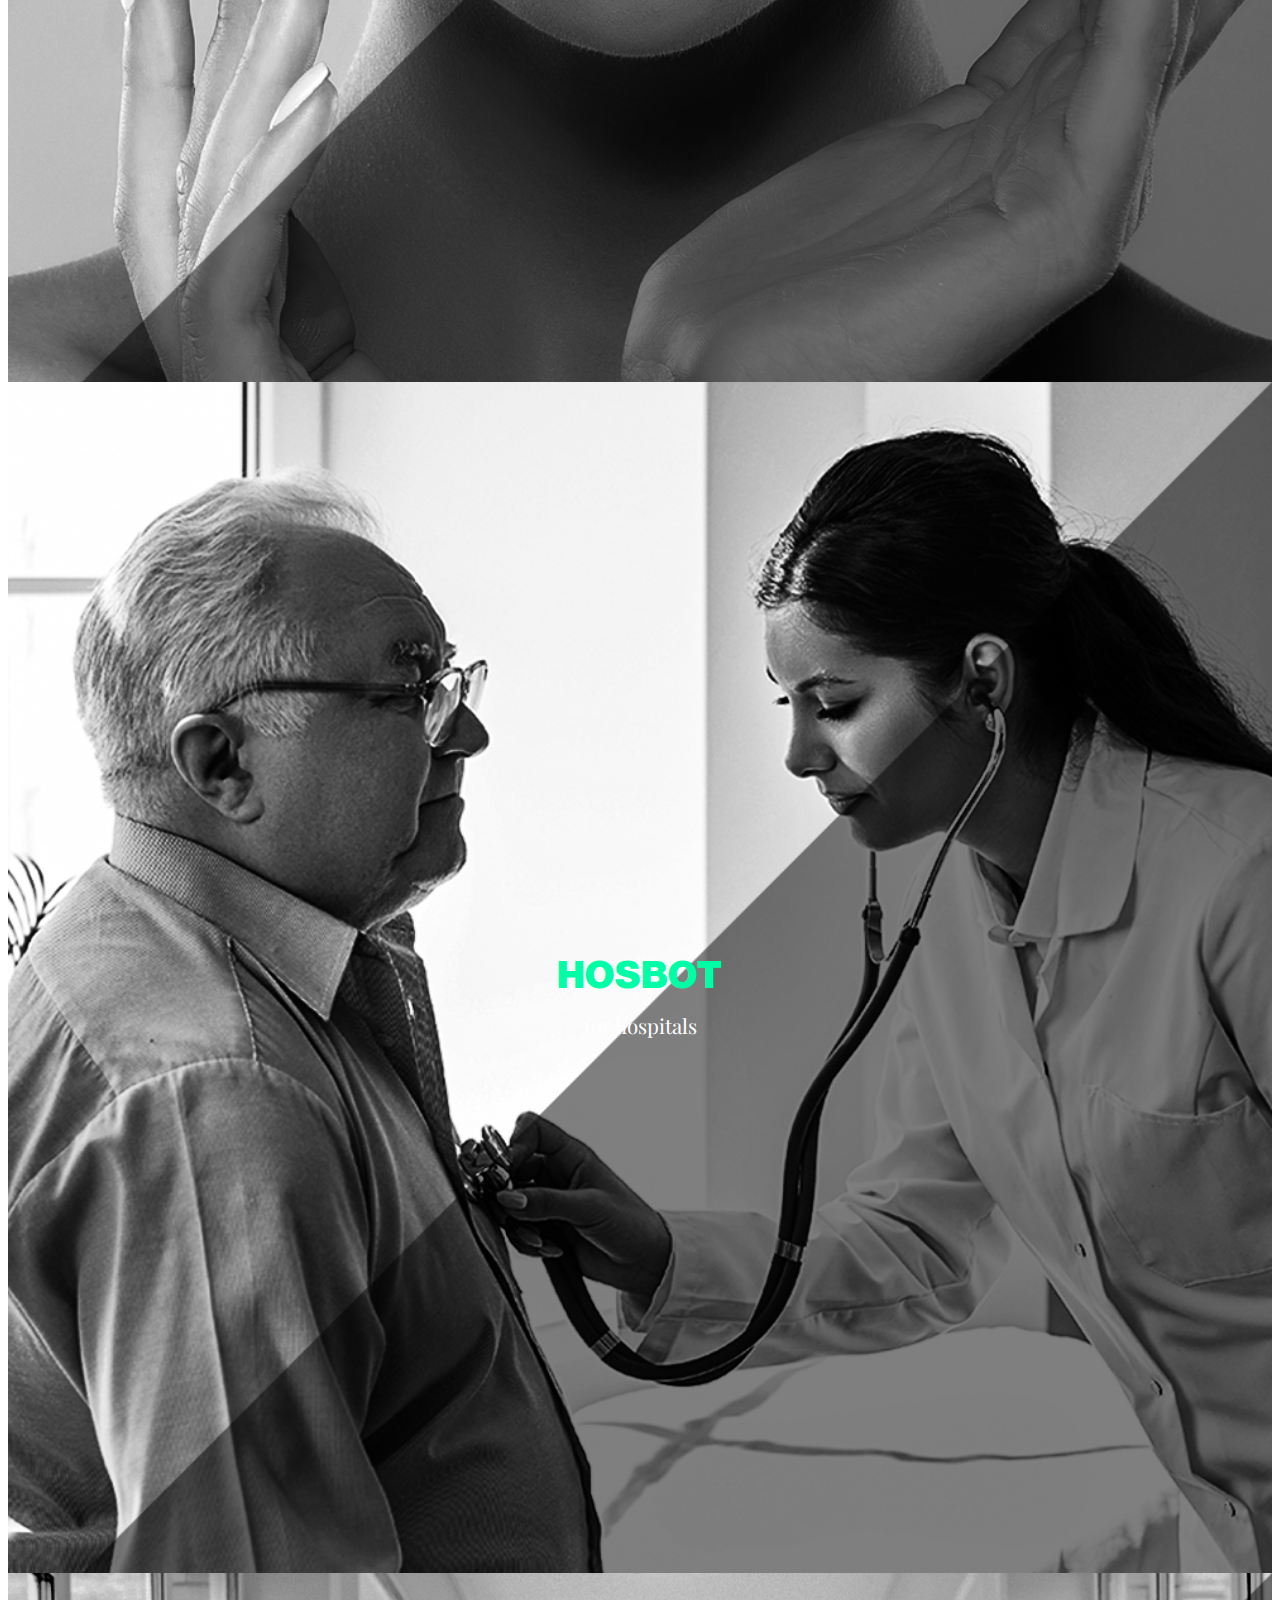
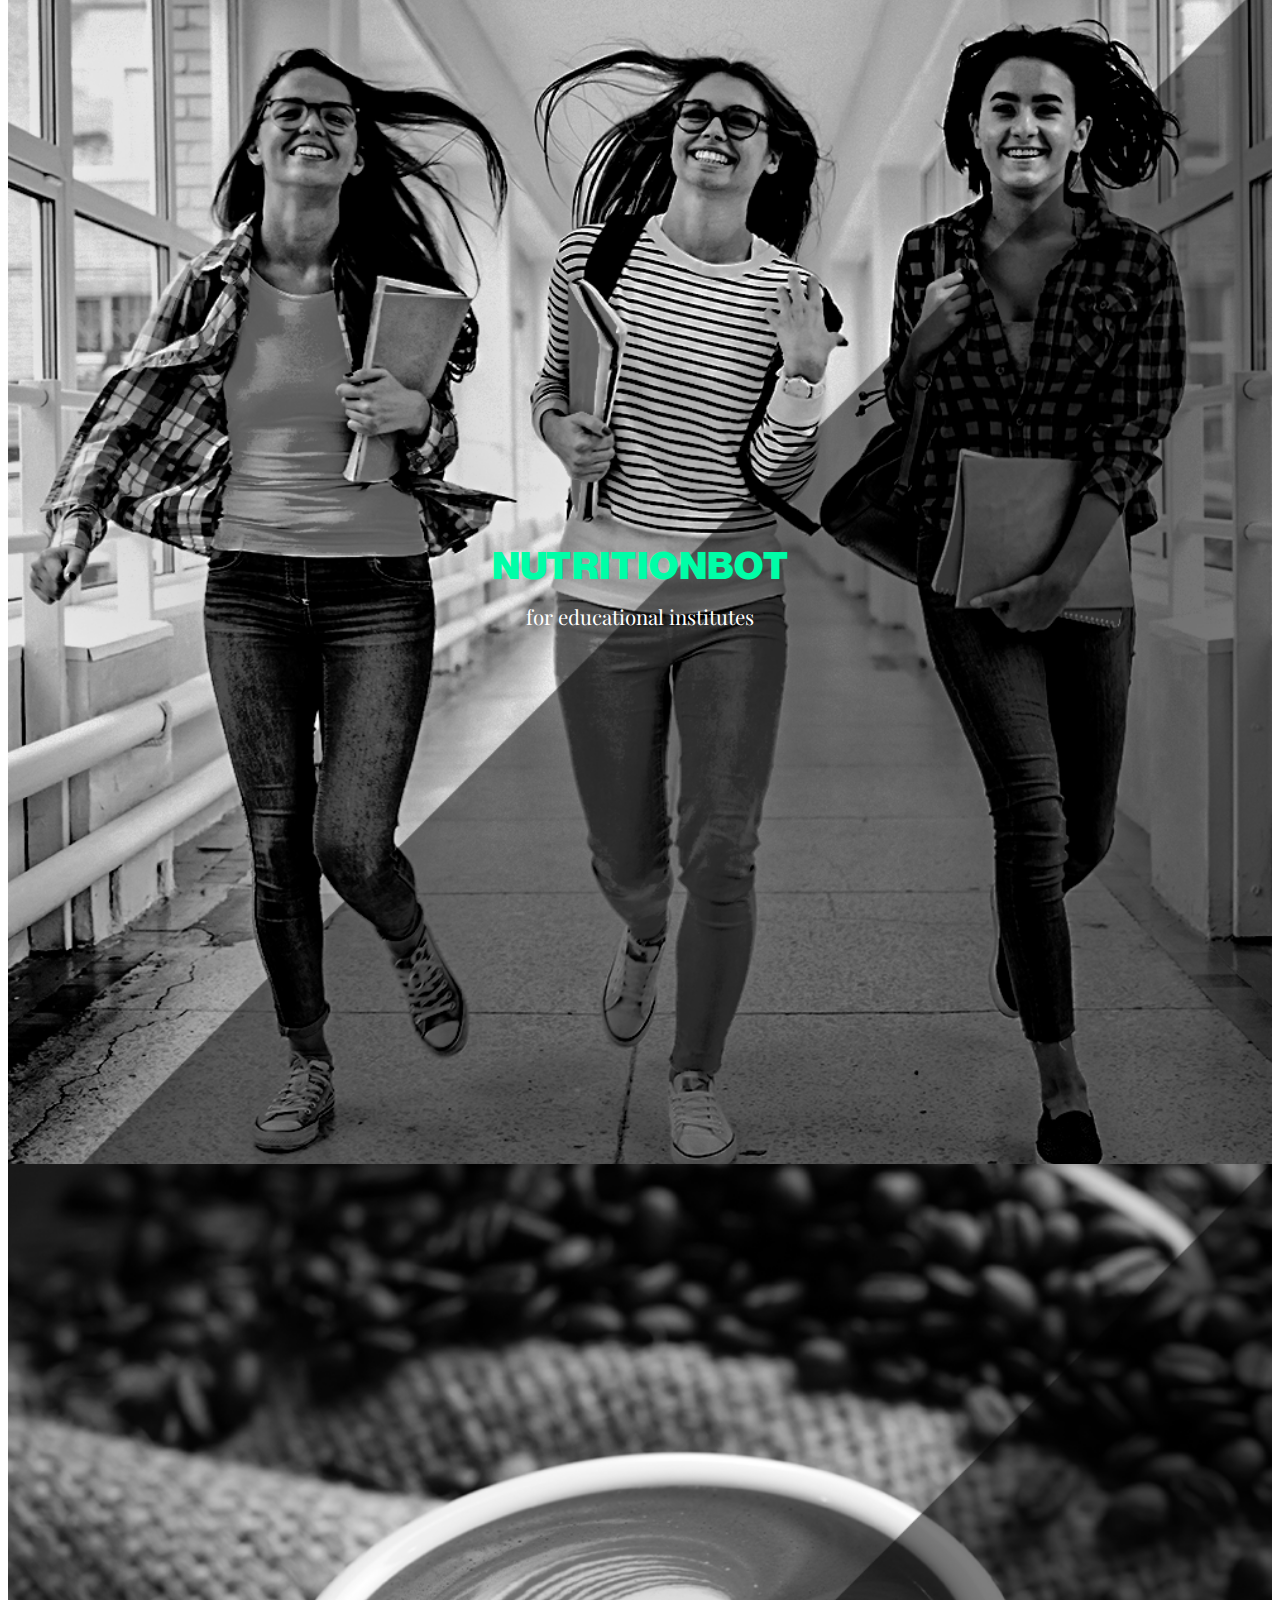
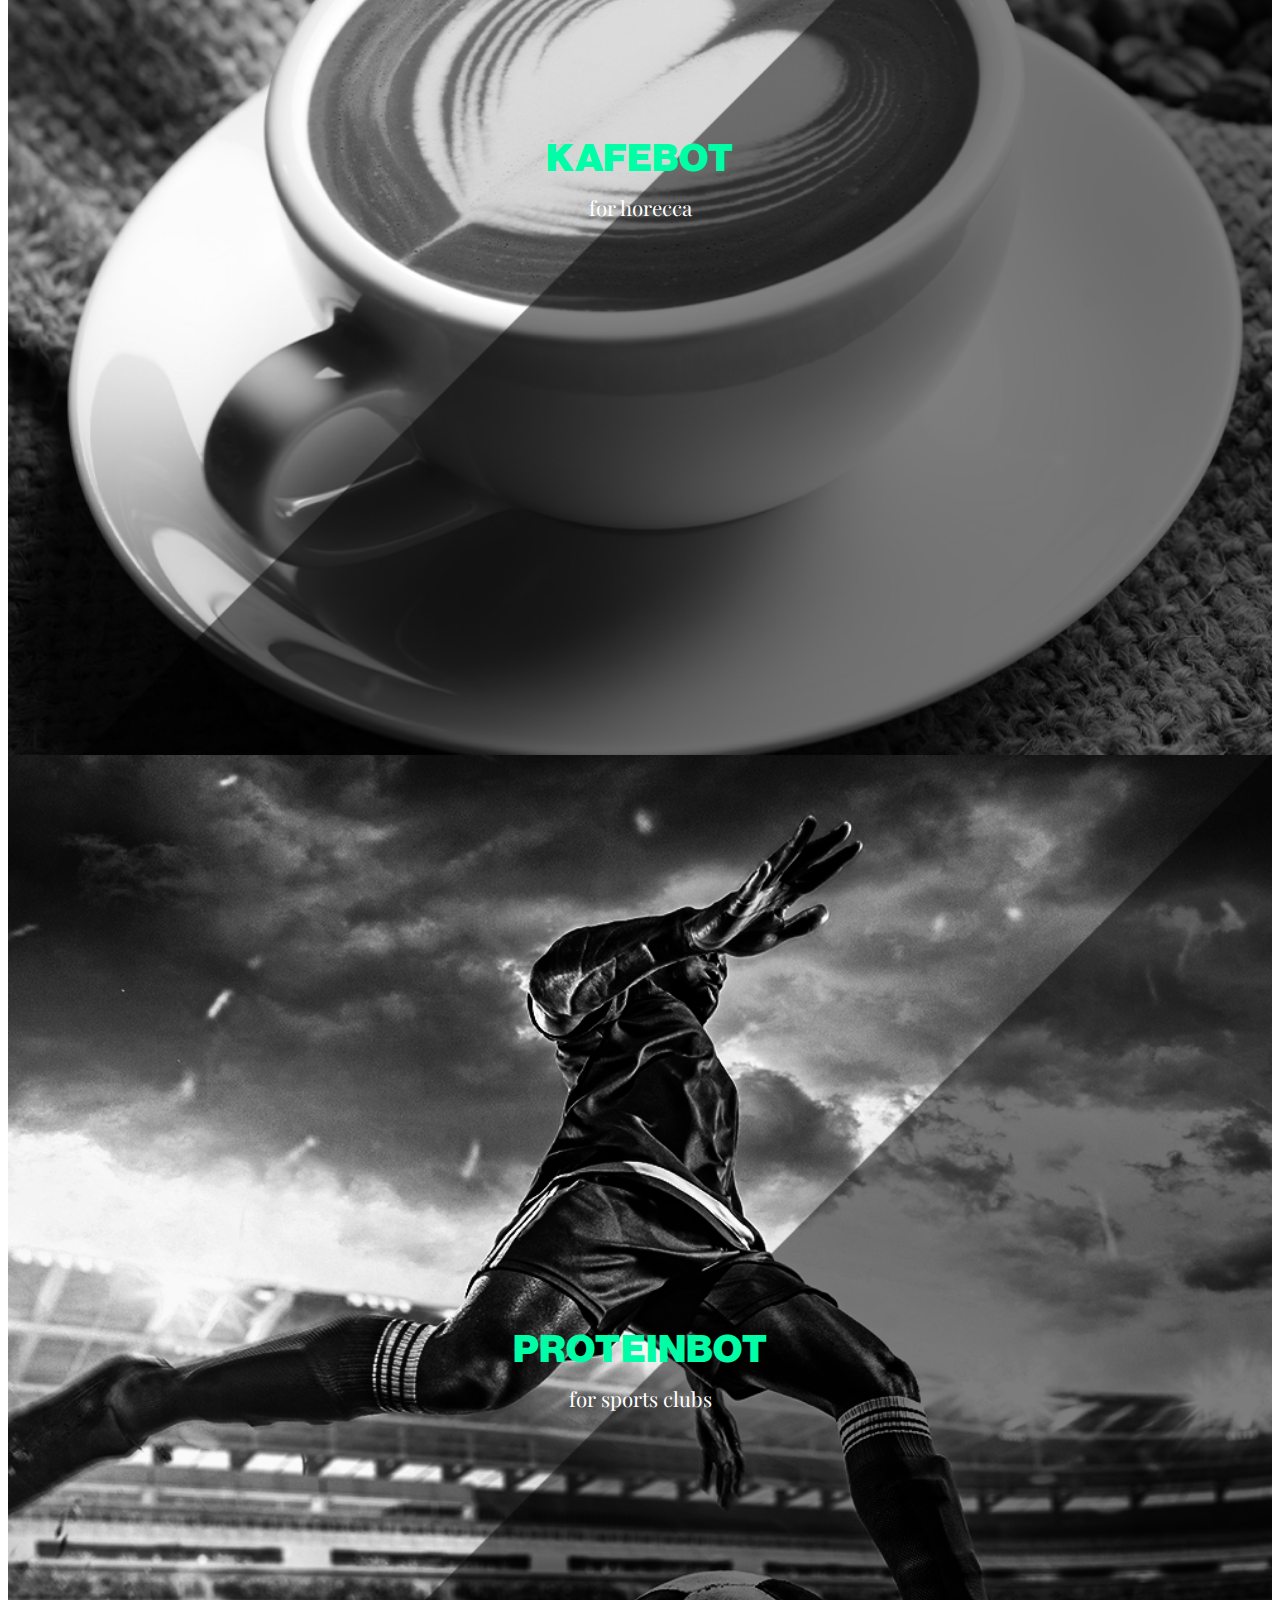
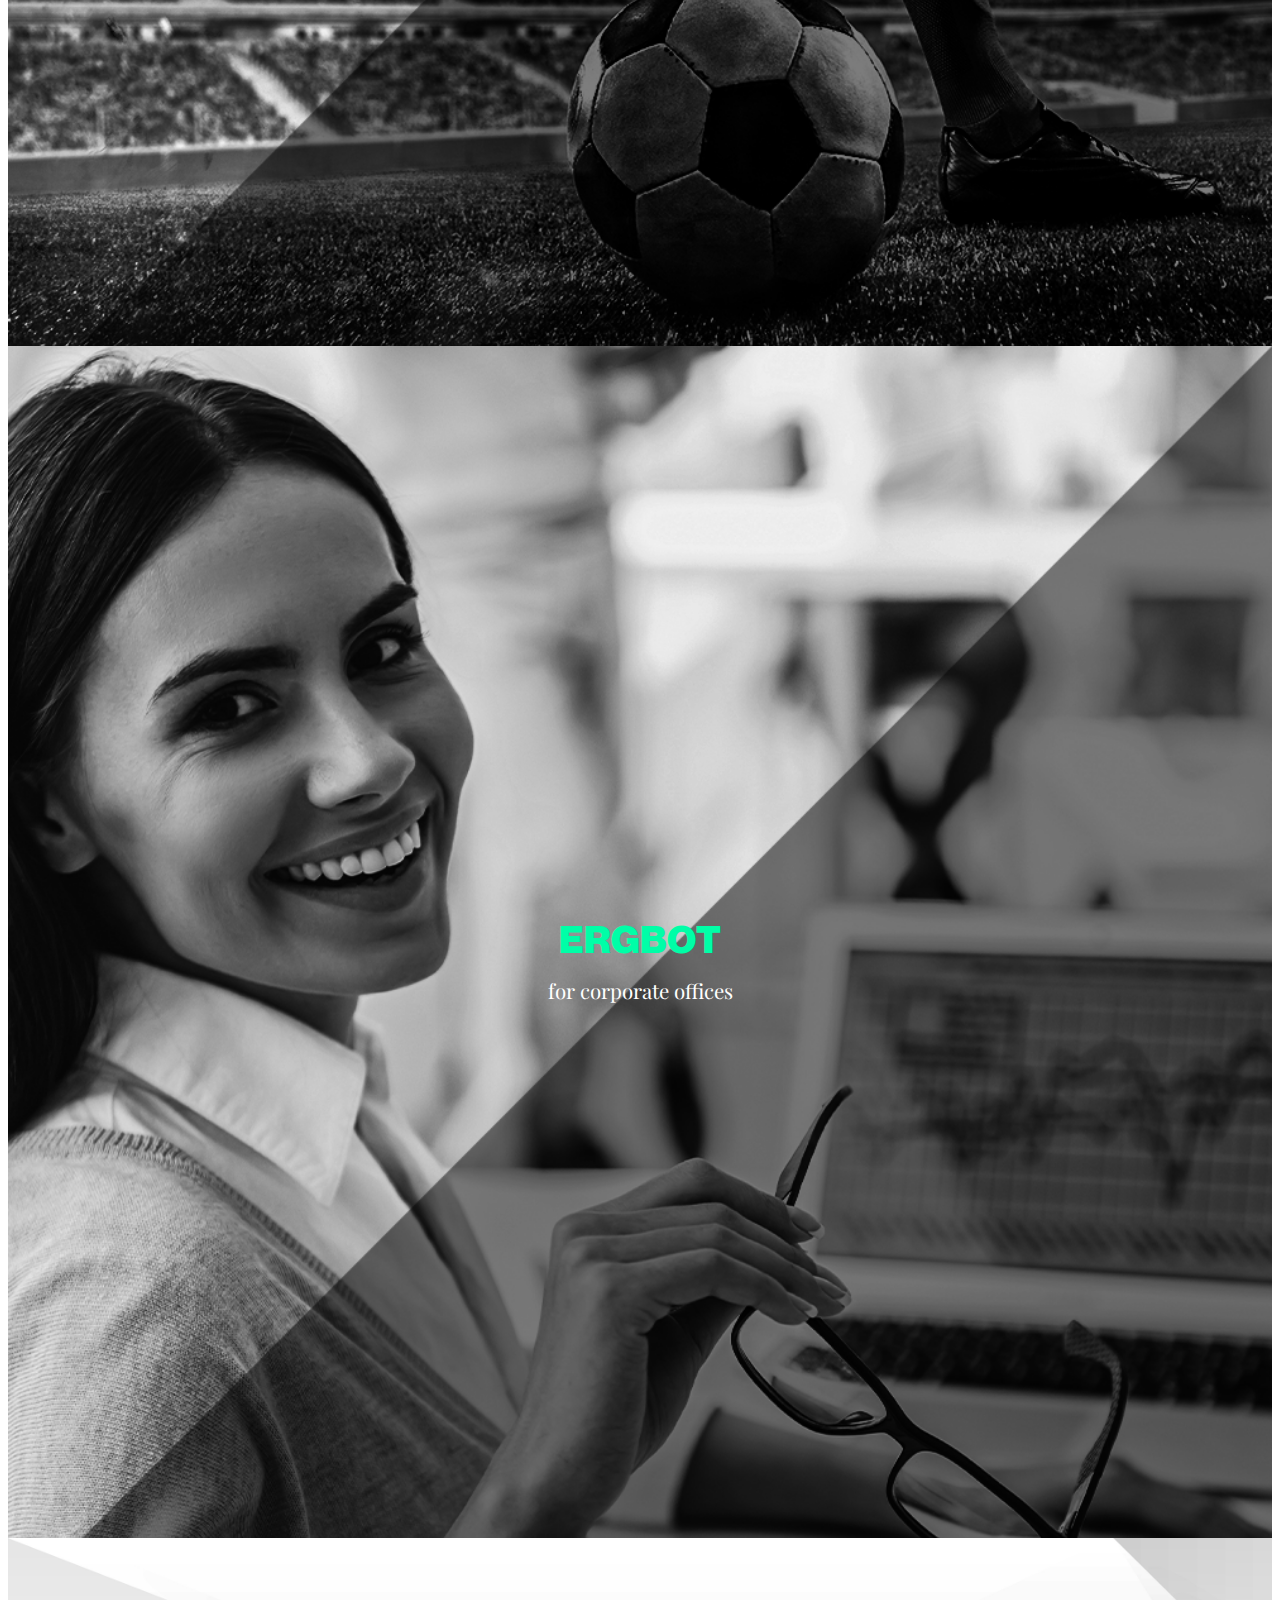
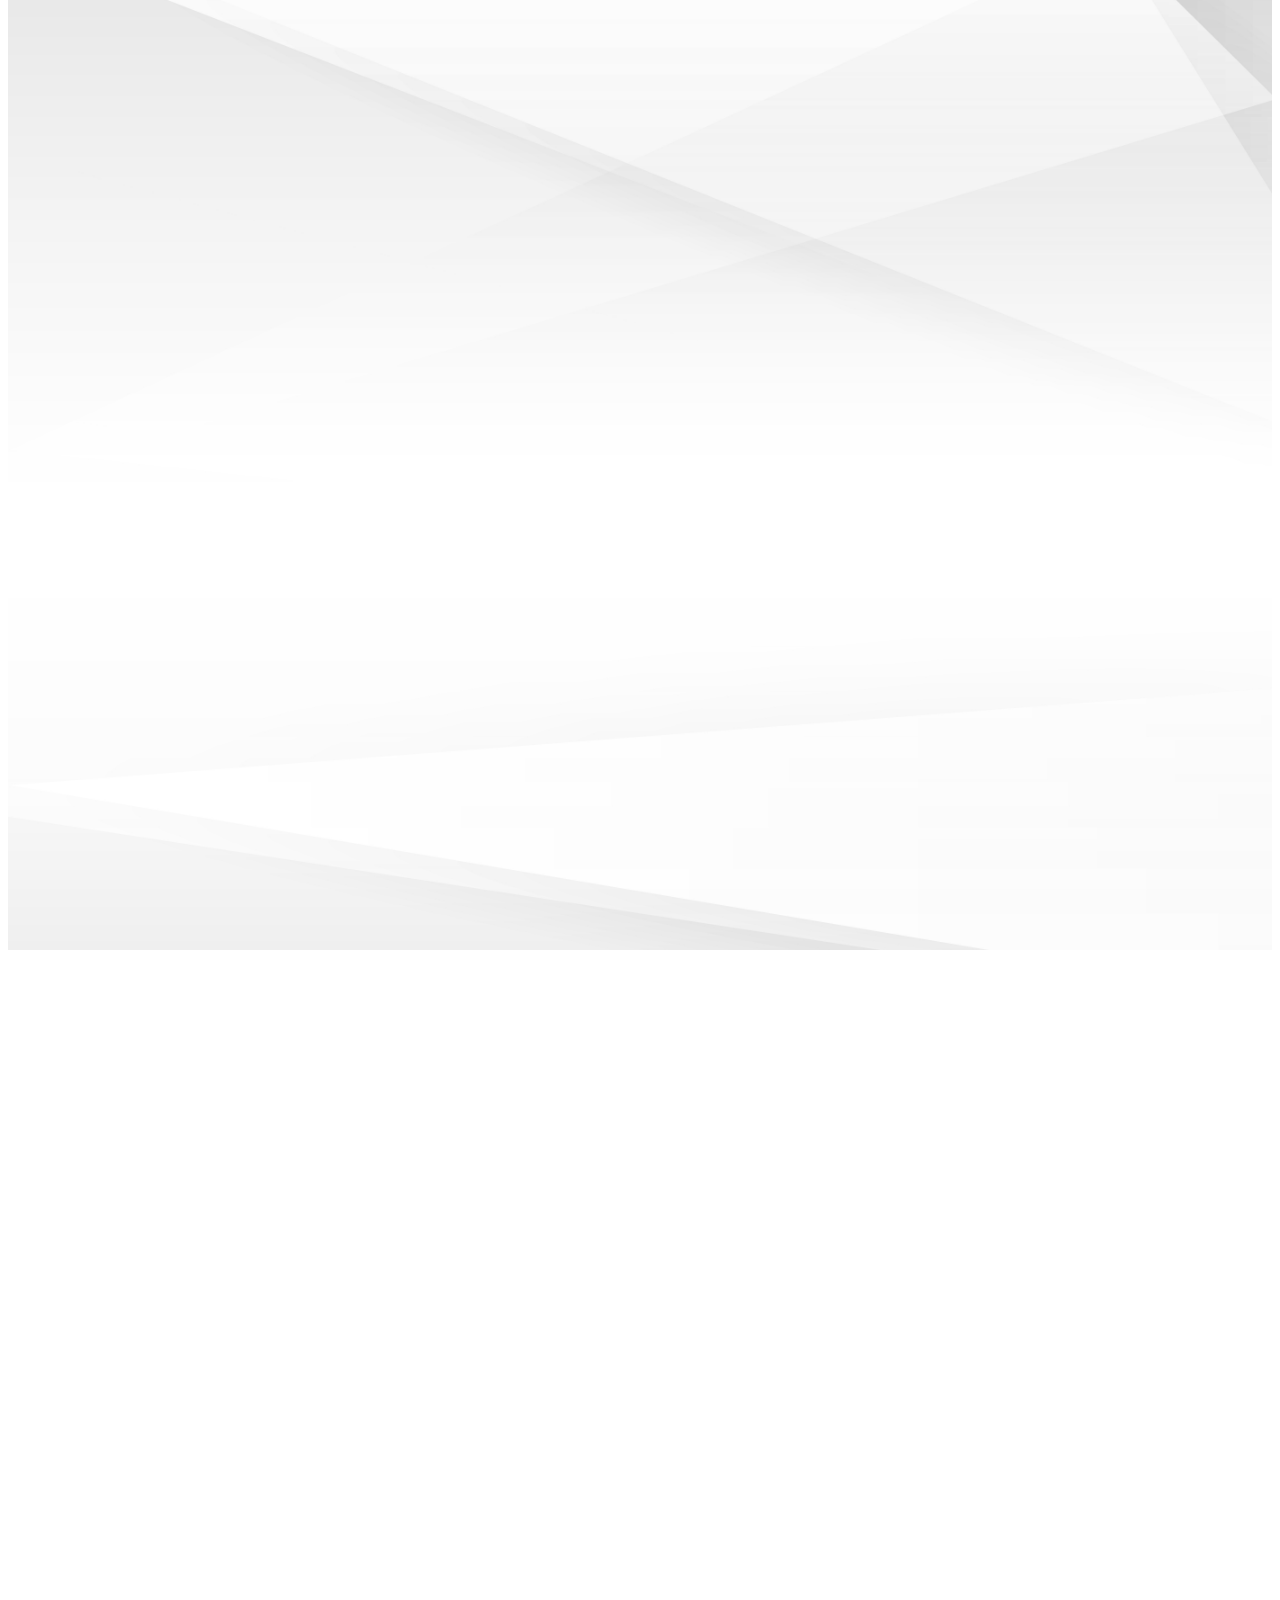
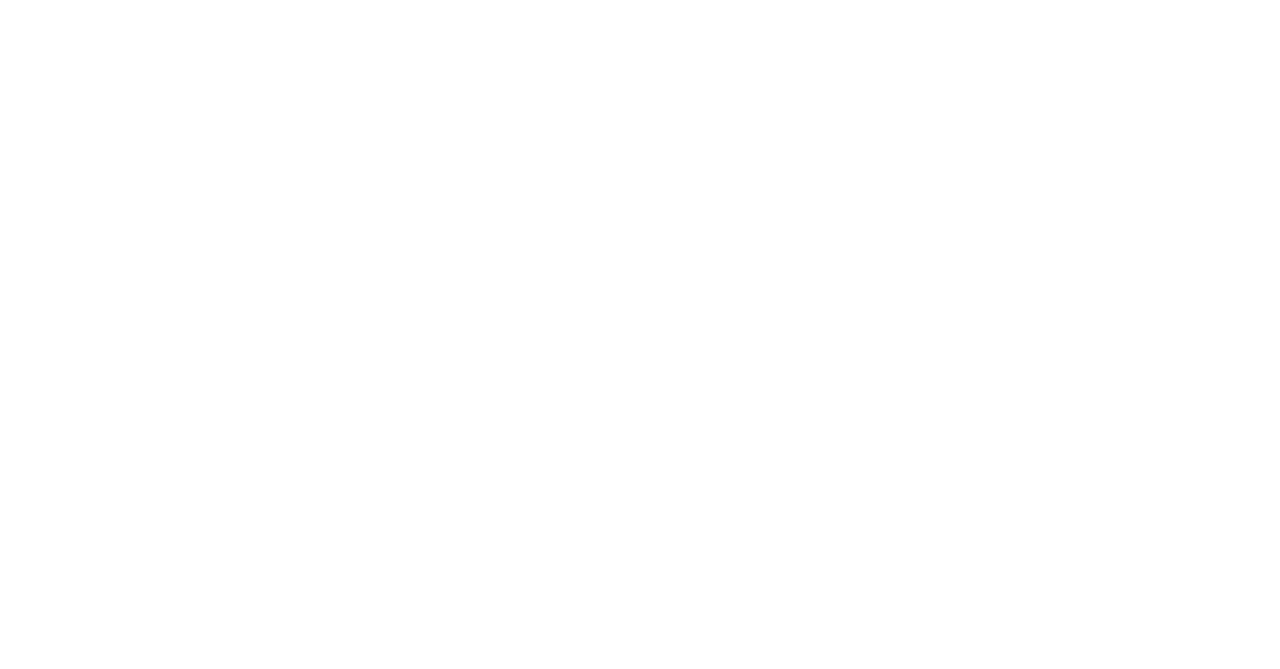
==== commit 010659c3: "28-11-2022" ====
--- a/index.html
+++ b/index.html
@@ -82,7 +82,7 @@
       </div>
     </div>
   </div>
-  <!-- <div class="innovation-made-in-germany">
+  <div class="innovation-made-in-germany">
     <div class="container">
       <div class="row row-01">
         <div class="col c-01"><h1 data-aos="fade-zoom-in" data-aos-easing="ease-in-back"  data-aos-offset="0">Innovation</h1></div>
@@ -100,84 +100,18 @@
         <div class="col c-03"><h3 data-aos="fade-zoom-in" data-aos-easing="ease-in-back" data-aos-delay="200" data-aos-offset="0">Germany</h3></div>
       </div>
     </div>
-  </div> -->
+  </div>
   <div class="container">
     <div class="machine-image">
-      <img data-aos="fade-zoom-in" data-aos-easing="ease-in-back"  data-aos-offset="100" id="machine-zoom" src="images/front_angle.png" alt="">
+      <img data-aos="fade-zoom-in" data-aos-easing="ease-in-back"  data-aos-offset="100" id="machine-zoom" class="img-fluid" src="images/front_angle.png" alt="">
     </div>
   </div><br><br><br>
-  <!-- <div data-aos="fade-zoom-in" data-aos-easing="ease-in-back"  data-aos-offset="0" class="scroll-images" style="overflow:hidden;">
-    <div class="marquee">
-        <img id="airport" src="images/ScreensBot/AIRPORT/1.png" alt="">
-        <img id="beauty" src="images/ScreensBot/BEAUTY/1.png" alt="">
-        <img id="cafe" src="images/ScreensBot/CAFE/1.png" alt="">
-        <img id="edu" src="images/ScreensBot/EDUCATIONAL_INSTITUTES/1.png" alt="">
-        <img id="gym" src="images/ScreensBot/GYM/1.png" alt="">
-        <img id="hospital" src="images/ScreensBot/HOSPITAL/1.png" alt="">
-        <img id="airport" src="images/ScreensBot/AIRPORT/1.png" alt="">
-        <img id="beauty" src="images/ScreensBot/BEAUTY/1.png" alt="">
-        <img id="cafe" src="images/ScreensBot/CAFE/1.png" alt="">
-        <img id="edu" src="images/ScreensBot/EDUCATIONAL_INSTITUTES/1.png" alt="">
-        <img id="gym" src="images/ScreensBot/GYM/1.png" alt="">
-        <img id="hospital" src="images/ScreensBot/HOSPITAL/1.png" alt="">
-        <img id="airport" src="images/ScreensBot/AIRPORT/1.png" alt="">
-        <img id="beauty" src="images/ScreensBot/BEAUTY/1.png" alt="">
-        <img id="cafe" src="images/ScreensBot/CAFE/1.png" alt="">
-        <img id="edu" src="images/ScreensBot/EDUCATIONAL_INSTITUTES/1.png" alt="">
-        <img id="gym" src="images/ScreensBot/GYM/1.png" alt="">
-        <img id="hospital" src="images/ScreensBot/HOSPITAL/1.png" alt="">
-        <img id="airport" src="images/ScreensBot/AIRPORT/1.png" alt="">
-        <img id="beauty" src="images/ScreensBot/BEAUTY/1.png" alt="">
-        <img id="cafe" src="images/ScreensBot/CAFE/1.png" alt="">
-        <img id="edu" src="images/ScreensBot/EDUCATIONAL_INSTITUTES/1.png" alt="">
-        <img id="gym" src="images/ScreensBot/GYM/1.png" alt="">
-        <img id="hospital" src="images/ScreensBot/HOSPITAL/1.png" alt="">
-        <img id="airport" src="images/ScreensBot/AIRPORT/1.png" alt="">
-        <img id="beauty" src="images/ScreensBot/BEAUTY/1.png" alt="">
-        <img id="cafe" src="images/ScreensBot/CAFE/1.png" alt="">
-        <img id="edu" src="images/ScreensBot/EDUCATIONAL_INSTITUTES/1.png" alt="">
-        <img id="gym" src="images/ScreensBot/GYM/1.png" alt="">
-        <img id="hospital" src="images/ScreensBot/HOSPITAL/1.png" alt="">
-        <img id="airport" src="images/ScreensBot/AIRPORT/1.png" alt="">
-        <img id="beauty" src="images/ScreensBot/BEAUTY/1.png" alt="">
-        <img id="cafe" src="images/ScreensBot/CAFE/1.png" alt="">
-        <img id="edu" src="images/ScreensBot/EDUCATIONAL_INSTITUTES/1.png" alt="">
-        <img id="gym" src="images/ScreensBot/GYM/1.png" alt="">
-        <img id="hospital" src="images/ScreensBot/HOSPITAL/1.png" alt="">
-        <img id="airport" src="images/ScreensBot/AIRPORT/1.png" alt="">
-        <img id="beauty" src="images/ScreensBot/BEAUTY/1.png" alt="">
-        <img id="cafe" src="images/ScreensBot/CAFE/1.png" alt="">
-        <img id="edu" src="images/ScreensBot/EDUCATIONAL_INSTITUTES/1.png" alt="">
-        <img id="gym" src="images/ScreensBot/GYM/1.png" alt="">
-        <img id="hospital" src="images/ScreensBot/HOSPITAL/1.png" alt="">
-        <img id="airport" src="images/ScreensBot/AIRPORT/1.png" alt="">
-        <img id="beauty" src="images/ScreensBot/BEAUTY/1.png" alt="">
-        <img id="cafe" src="images/ScreensBot/CAFE/1.png" alt="">
-        <img id="edu" src="images/ScreensBot/EDUCATIONAL_INSTITUTES/1.png" alt="">
-        <img id="gym" src="images/ScreensBot/GYM/1.png" alt="">
-        <img id="hospital" src="images/ScreensBot/HOSPITAL/1.png" alt="">
-        <img id="airport" src="images/ScreensBot/AIRPORT/1.png" alt="">
-        <img id="beauty" src="images/ScreensBot/BEAUTY/1.png" alt="">
-        <img id="cafe" src="images/ScreensBot/CAFE/1.png" alt="">
-        <img id="edu" src="images/ScreensBot/EDUCATIONAL_INSTITUTES/1.png" alt="">
-        <img id="gym" src="images/ScreensBot/GYM/1.png" alt="">
-        <img id="hospital" src="images/ScreensBot/HOSPITAL/1.png" alt="">
-        <img id="airport" src="images/ScreensBot/AIRPORT/1.png" alt="">
-        <img id="beauty" src="images/ScreensBot/BEAUTY/1.png" alt="">
-        <img id="cafe" src="images/ScreensBot/CAFE/1.png" alt="">
-        <img id="edu" src="images/ScreensBot/EDUCATIONAL_INSTITUTES/1.png" alt="">
-        <img id="gym" src="images/ScreensBot/GYM/1.png" alt="">
-        <img id="hospital" src="images/ScreensBot/HOSPITAL/1.png" alt="">
-        <img id="airport" src="images/ScreensBot/AIRPORT/1.png" alt="">
-        <img id="beauty" src="images/ScreensBot/BEAUTY/1.png" alt="">
-        <img id="cafe" src="images/ScreensBot/CAFE/1.png" alt="">
-        <img id="edu" src="images/ScreensBot/EDUCATIONAL_INSTITUTES/1.png" alt="">
-        <img id="gym" src="images/ScreensBot/GYM/1.png" alt="">
-        <img id="hospital" src="images/ScreensBot/HOSPITAL/1.png" alt="">
-    </div>
-  </div> -->
+
   <div data-aos="fade-zoom-in" data-aos-easing="ease-in-back"  data-aos-offset="300"  class="container" id="contains">
     <div class="section03">
+      <div class="text-box">
+        <h1 id="german-2-world" data-aos="fade-zoom-in" >FROM GERMANY TO WORLD</h1>
+      </div>
       <svg  viewBox="0 0 1920 1111">
         <path id="path" fill="white" 
         stroke="black" stroke-width="4" 
@@ -323,12 +257,12 @@
           <stop offset="1" stop-color="#000"/>
         </radialGradient>
         <mask id="mask" x="1024.95" y="948.89" width="53.52" height="42.86" maskUnits="userSpaceOnUse">
-            <ellipse id="cls-3" cx="1051.71" cy="970.33" rx="26.93" ry="21.21" transform="translate(-161.05 210.82) rotate(-10.64)"/>
-        </mask>
-        <g class="cls-4">
-            <ellipse id="cls-1" cx="1051.71" cy="970.33" rx="26.93" ry="21.21" transform="translate(-161.05 210.82) rotate(-10.64)"/>
-        </g>
-        <circle id="cls-2" cx="1051.02" cy="970.15" r="6.05"/>
+            <ellipse id="cls-3" cx="1055.02" cy="970.33" rx="26.93" ry="21.21" transform="translate(-161.05 210.82) rotate(-10.64)"/>
+        </mask>
+        <g class="cls-4">
+            <ellipse id="cls-1" cx="1055.02" cy="970.33" rx="26.93" ry="21.21" transform="translate(-161.05 210.82) rotate(-10.64)"/>
+        </g>
+        <circle id="cls-2" cx="1055.02" cy="970.15" r="6.05"/>
 
         <!-- Dot number SEVEN code  -->
         <radialGradient id="radial-gradient" cx="1785.34" cy="4308.59" fx="1785.34" fy="4308.59" r="28.15" gradientTransform="translate(4101.52 -1044.71) rotate(90) scale(.98 .62)" gradientUnits="userSpaceOnUse">
@@ -410,9 +344,131 @@
       </svg>
     </div>
   </div>
-  <div class="container" style="position:relative; top:50%;">
-    <h1>Hi</h1>
-  </div>
+
+    <div data-aos="fade-zoom-in" data-aos-easing="ease-in-back"  data-aos-offset="0" class="scroll-images" style="overflow:hidden; background-color: #f2f1f1;">
+      <div class="marquee">
+          <img id="airport" src="images/ScreensBot/AIRPORT/1.png" alt="">
+          <img id="beauty" src="images/ScreensBot/BEAUTY/1.png" alt="">
+          <img id="cafe" src="images/ScreensBot/CAFE/1.png" alt="">
+          <img id="edu" src="images/ScreensBot/EDUCATIONAL_INSTITUTES/1.png" alt="">
+          <img id="gym" src="images/ScreensBot/GYM/1.png" alt="">
+          <img id="hospital" src="images/ScreensBot/HOSPITAL/1.png" alt="">
+          <img id="airport" src="images/ScreensBot/AIRPORT/1.png" alt="">
+          <img id="beauty" src="images/ScreensBot/BEAUTY/1.png" alt="">
+          <img id="cafe" src="images/ScreensBot/CAFE/1.png" alt="">
+          <img id="edu" src="images/ScreensBot/EDUCATIONAL_INSTITUTES/1.png" alt="">
+          <img id="gym" src="images/ScreensBot/GYM/1.png" alt="">
+          <img id="hospital" src="images/ScreensBot/HOSPITAL/1.png" alt="">
+          <img id="airport" src="images/ScreensBot/AIRPORT/1.png" alt="">
+          <img id="beauty" src="images/ScreensBot/BEAUTY/1.png" alt="">
+          <img id="cafe" src="images/ScreensBot/CAFE/1.png" alt="">
+          <img id="edu" src="images/ScreensBot/EDUCATIONAL_INSTITUTES/1.png" alt="">
+          <img id="gym" src="images/ScreensBot/GYM/1.png" alt="">
+          <img id="hospital" src="images/ScreensBot/HOSPITAL/1.png" alt="">
+          <img id="airport" src="images/ScreensBot/AIRPORT/1.png" alt="">
+          <img id="beauty" src="images/ScreensBot/BEAUTY/1.png" alt="">
+          <img id="cafe" src="images/ScreensBot/CAFE/1.png" alt="">
+          <img id="edu" src="images/ScreensBot/EDUCATIONAL_INSTITUTES/1.png" alt="">
+          <img id="gym" src="images/ScreensBot/GYM/1.png" alt="">
+          <img id="hospital" src="images/ScreensBot/HOSPITAL/1.png" alt="">
+          <img id="airport" src="images/ScreensBot/AIRPORT/1.png" alt="">
+          <img id="beauty" src="images/ScreensBot/BEAUTY/1.png" alt="">
+          <img id="cafe" src="images/ScreensBot/CAFE/1.png" alt="">
+          <img id="edu" src="images/ScreensBot/EDUCATIONAL_INSTITUTES/1.png" alt="">
+          <img id="gym" src="images/ScreensBot/GYM/1.png" alt="">
+          <img id="hospital" src="images/ScreensBot/HOSPITAL/1.png" alt="">
+          <img id="airport" src="images/ScreensBot/AIRPORT/1.png" alt="">
+          <img id="beauty" src="images/ScreensBot/BEAUTY/1.png" alt="">
+          <img id="cafe" src="images/ScreensBot/CAFE/1.png" alt="">
+          <img id="edu" src="images/ScreensBot/EDUCATIONAL_INSTITUTES/1.png" alt="">
+          <img id="gym" src="images/ScreensBot/GYM/1.png" alt="">
+          <img id="hospital" src="images/ScreensBot/HOSPITAL/1.png" alt="">
+          <img id="airport" src="images/ScreensBot/AIRPORT/1.png" alt="">
+          <img id="beauty" src="images/ScreensBot/BEAUTY/1.png" alt="">
+          <img id="cafe" src="images/ScreensBot/CAFE/1.png" alt="">
+          <img id="edu" src="images/ScreensBot/EDUCATIONAL_INSTITUTES/1.png" alt="">
+          <img id="gym" src="images/ScreensBot/GYM/1.png" alt="">
+          <img id="hospital" src="images/ScreensBot/HOSPITAL/1.png" alt="">
+          <img id="airport" src="images/ScreensBot/AIRPORT/1.png" alt="">
+          <img id="beauty" src="images/ScreensBot/BEAUTY/1.png" alt="">
+          <img id="cafe" src="images/ScreensBot/CAFE/1.png" alt="">
+          <img id="edu" src="images/ScreensBot/EDUCATIONAL_INSTITUTES/1.png" alt="">
+          <img id="gym" src="images/ScreensBot/GYM/1.png" alt="">
+          <img id="hospital" src="images/ScreensBot/HOSPITAL/1.png" alt="">
+          <img id="airport" src="images/ScreensBot/AIRPORT/1.png" alt="">
+          <img id="beauty" src="images/ScreensBot/BEAUTY/1.png" alt="">
+          <img id="cafe" src="images/ScreensBot/CAFE/1.png" alt="">
+          <img id="edu" src="images/ScreensBot/EDUCATIONAL_INSTITUTES/1.png" alt="">
+          <img id="gym" src="images/ScreensBot/GYM/1.png" alt="">
+          <img id="hospital" src="images/ScreensBot/HOSPITAL/1.png" alt="">
+          <img id="airport" src="images/ScreensBot/AIRPORT/1.png" alt="">
+          <img id="beauty" src="images/ScreensBot/BEAUTY/1.png" alt="">
+          <img id="cafe" src="images/ScreensBot/CAFE/1.png" alt="">
+          <img id="edu" src="images/ScreensBot/EDUCATIONAL_INSTITUTES/1.png" alt="">
+          <img id="gym" src="images/ScreensBot/GYM/1.png" alt="">
+          <img id="hospital" src="images/ScreensBot/HOSPITAL/1.png" alt="">
+          <img id="airport" src="images/ScreensBot/AIRPORT/1.png" alt="">
+          <img id="beauty" src="images/ScreensBot/BEAUTY/1.png" alt="">
+          <img id="cafe" src="images/ScreensBot/CAFE/1.png" alt="">
+          <img id="edu" src="images/ScreensBot/EDUCATIONAL_INSTITUTES/1.png" alt="">
+          <img id="gym" src="images/ScreensBot/GYM/1.png" alt="">
+          <img id="hospital" src="images/ScreensBot/HOSPITAL/1.png" alt="">
+      </div>
+    </div>
+
+  <section id="contact" class="h-row12" data-aos="fade-zoom-in">
+    <div class="container">
+      <div class="row">
+        <div class="col-lg-6 offset-lg-3 col-md-10 offset-md-1">
+          <div class="h-row12-inner">
+            <h2><span>contact</span> us</h2>
+            <h4>to learn more, inquire about custom orders or have any questions about the system or ingredients. We are always happy to help.</h4>
+            
+            <div class="form-wrapper">
+              <form method="POST" action="/mailer/mail.php" id="contact-form">
+                <div class="row">
+                  <div class="col-md-6">
+                    <input type="text" name="fname" placeholder="first name:" required/>
+                  </div>
+                  <div class="col-md-6">
+                    <input type="text" name="lname" placeholder="last name:" required/>
+                  </div>
+                </div>
+
+                <div class="row">
+                  <div class="col-md-6">
+                    <input type="email" name="email" placeholder="email:" required/>
+                  </div>
+                  <div class="col-md-6">
+                    <input type="text" name="phone" placeholder="phone:" required/>
+                  </div>
+                </div>
+
+                <div class="row">
+                  <div class="col-md-12">
+                    <textarea name="inquiry" placeholder="tell us a little about your inquiry" rows="1" required></textarea>
+                  </div>
+                </div>
+
+                <div class="recaptcha-wrapper text-center">
+                  <span id="recaptcha-msg"></span>
+                  <div class="g-recaptcha" data-sitekey="6Lde9f8SAAAAAEKW52--H1hSP7RcA0jV2rachK8d" style="display: block;margin: 0 auto;width: 300px;"></div>
+                </div>
+
+                <div class="row" style="padding-top: 36px; margin-left: 36%;">
+                  <div class="col-md-3">
+                    <input type="submit" name="submit" value="Submit Form" class="btn btn-trans">
+                    <div class="alert alert-success" style="display: none;margin-top: 20px;" id="success-form-msg"></div>
+                  </div>
+                </div>
+              </form>
+            </div>
+          </div>
+        </div>
+      </div>
+    </div>
+  </section> <!-- h-row12 end -->
+
   <script src="https://unpkg.com/aos@2.3.0/dist/aos.js" type="text/javascript"></script>
   <script>
       AOS.init({
@@ -424,58 +480,57 @@
     // create a scene
     new ScrollMagic.Scene({
         triggerHook:0,
-        duration: '120%', // the scene should last for a scroll distance of 100px
-        offset:0 // start this scene after scrolling for 50px
-    }).setClassToggle('#machine-zoom','animate','animate02').addTo(controller);
-
-    // create a scene
-    // new ScrollMagic.Scene({
-    //     triggerHook:0,
-    //     duration: '1', // the scene should last for a scroll distance of 100px
-    //     offset:0 // start this scene after scrolling for 50px
-    // }).setClassToggle('#machine-zoom','animate02').addTo(controller);
-
-    new ScrollMagic.Scene({
-        triggerHook:0,
-        duration: '140%', // the scene should last for a scroll distance of 100px
-        offset:0 // start this scene after scrolling for 50px
+        duration: '230%', 
+        offset:0 
+    }).setClassToggle('#machine-zoom','animate').addTo(controller);
+
+    new ScrollMagic.Scene({
+        triggerHook:0,
+        duration: '240%', 
+        offset:0 
     }).setClassToggle('#path','second-animate').addTo(controller);
   
     new ScrollMagic.Scene({
         triggerHook:0,
-        duration: '140%', // the scene should last for a scroll distance of 100px
-        offset:10 // start this scene after scrolling for 50px
+        duration: '240%', 
+        offset:10 
     }).setClassToggle('#cls-1','ani-mate').addTo(controller);
 
     new ScrollMagic.Scene({
         triggerHook:0,
-        duration: '140%', // the scene should last for a scroll distance of 100px
-        offset:10 // start this scene after scrolling for 50px
+        duration: '240%', 
+        offset:10 
     }).setClassToggle('#cls-2','ani-mate').addTo(controller);
 
     new ScrollMagic.Scene({
         triggerHook:0,
-        duration: '140%', // the scene should last for a scroll distance of 100px
-        offset:10 // start this scene after scrolling for 50px
+        duration: '240%', 
+        offset:10 
     }).setClassToggle('#cls-3','ani-mate').addTo(controller);
 
     new ScrollMagic.Scene({
         triggerHook:0,
-        duration: '140%', // the scene should last for a scroll distance of 100px
-        offset:0 // start this scene after scrolling for 50px
+        duration: '240%', 
+        offset:0 
     }).setClassToggle('#cls-5','ani-mate-center').addTo(controller);
 
     new ScrollMagic.Scene({
         triggerHook:0,
-        duration: '140%', // the scene should last for a scroll distance of 100px
-        offset:0 // start this scene after scrolling for 50px
+        duration: '240%', 
+        offset:0 
     }).setClassToggle('#cls-6','ani-mate-center').addTo(controller);
 
     new ScrollMagic.Scene({
         triggerHook:0,
-        duration: '140%', // the scene should last for a scroll distance of 100px
-        offset:0 // start this scene after scrolling for 50px
+        duration: '240%', 
+        offset:0 
     }).setClassToggle('#cls-7','ani-mate-center').addTo(controller);
+
+    new ScrollMagic.Scene({
+        triggerHook:0,
+        duration: '230%', 
+        offset:0 
+    }).setClassToggle('#german-2-world','ani-mate').addTo(controller);
 
   </script>
 </body>
--- a/CSS/style.css
+++ b/CSS/style.css
@@ -343,7 +343,7 @@
 }
 
 .row p{
-    font-family: 'Playfair Display', serif;
+    font-family: 'Playfair Display';
     margin: 0;
     color: white;
     font-size: 1.6vw;
@@ -541,6 +541,7 @@
 .innovation-made-in-germany .container .row .col h1, .innovation-made-in-germany .container .row .col h2, .innovation-made-in-germany .container .row .col h3{
     font-family: 'Frutiger';
     font-size: 40px; 
+    color: black;
 }
 
 .innovation-made-in-germany .container {
@@ -550,7 +551,9 @@
     align-items: center;
     padding-top: 20%;
     padding-bottom: 20%;
-    background-image: url(../images/bg-innovation.png);
+    /* background-color: black;
+    background: linear-gradient(93deg, black, #6e6e6e); */
+    background-image: url(../images/BUSINESS/business-bg.jpg);
     background-size: cover;
 }
 
@@ -567,6 +570,7 @@
     padding: 0;
     margin: 0;
     text-align: end;
+    color: black;
 }
 
 
@@ -593,20 +597,20 @@
 
 .container .machine-image #machine-zoom{
     position: absolute;
-    transform: translate(0%, -37%) scale(0.00007); 
+    transform: translate(0%, -37.5%) scale(0.00007); 
     transition: all 2s;
 
 }
 
 
 .container .machine-image #machine-zoom.animate{
-    transform: translate(0%, -2%) scale(1.01); 
+    transform: translate(0%, -1%) scale(1.01); 
     transition: all 2s;
 }
 
 .scroll-images{
     position: relative;
-    top: 45.5%;
+    top: -3.9%;
 }
 
 .scroll-images img{
@@ -661,6 +665,17 @@
 .container .section03{
     position: relative;
     top: 14%;
+}
+
+.container .section03 .text-box h1{
+    z-index: 10;
+    text-align: center;
+    position: ABSOLUTE;
+    top: 15%;
+    LEFT: 15%;
+    font-family: 'Grotesk';
+    font-size: 100px;
+    color: #0DEB64;
 }
 
 .container .section03 #path{
@@ -680,19 +695,18 @@
     position: relative;
     top: -4%;
     background-image: url(../images/BG.jpg);
-    background-size: cover;
-    height: 68%;
-}
-
-@keyframes dot {
-    0%{
-        opacity: 0;
-    }
-    100%{
-        opacity: 1;
-    }
-} 
-
+    height: 48%;
+}
+
+#german-2-world{
+    opacity: 1;
+    transition: all 3s;
+}
+
+#german-2-world.ani-mate{
+    opacity: 0;
+    transition: all 3s;
+}
 
 #cls-1{
     fill:#00ff79;
@@ -703,15 +717,17 @@
     fill:#1cd347;
     opacity: 1;
     transition: all 3s;
-    }
+}
+
 #cls-3{
     fill:url(#radial-gradient);
     opacity: 1;
     transition: all 3s;
-    }
+}
+
 .cls-4{
     mask:url(#mask);
-    }
+}
 
 #cls-1.ani-mate{
     opacity: 0;
@@ -764,4 +780,124 @@
     fill:url(#radial-gradient);
     opacity: 0;
     transition: all 2s;
+}
+
+
+.h-row12 {
+    padding: 50px 0px;
+    background-color: #f2f1f1;
+    padding: 100px 0px;
+    position: relative;
+    text-align: center;
+    top: -4%;
+}
+
+.h-row12 .h-row12-inner {
+    padding: 0px 20px;
+}
+
+.h-row12 .h-row12-inner h2 {
+    margin-bottom: 20px;
+    font-size: 64px;
+}
+
+.h-row12 .form-wrapper input[type="text"],
+.h-row12 .form-wrapper input[type="email"],
+.h-row12 .form-wrapper textarea {
+    font-size: 20px;
+    padding: 0px;
+    color: #333
+}
+
+
+.h-row12 .form-wrapper input[type="submit"] {
+    min-width: 0;
+    width: 100%;
+    margin: 0px
+}
+
+.h-row12 h2,
+.h-row12 h4,
+.h-row12 .form-wrapper input[type="text"],
+.h-row12 .form-wrapper input[type="email"],
+.h-row12 .form-wrapper textarea{
+    font-family: 'Playfair Display';
+}
+
+.h-row12 h2 span{
+    font-family: 'Grotesk';
+}
+
+.h-row12 h4 {
+    font-size: 20px;
+    color: #242121;
+    margin: 0px 0px 30px;
+}
+
+.h-row12 .form-wrapper {
+    margin: 40px 0px 20px;
+}
+
+.h-row12 .form-wrapper input[type="text"]{
+    font-size: 30px;
+    line-height: 40px;
+    color: #333;
+    border: 0px;
+    background: transparent;
+    border-bottom: solid 1px #b3b7b8;
+    display: block;
+    width: 100%;
+    padding: 10px 0px;
+    outline: none;
+    margin-bottom: 30px;
+}
+
+.h-row12 .form-wrapper input[type="email"] {
+    font-size: 30px;
+    line-height: 40px;
+    color: #333;
+    border: 0px;
+    background: transparent;
+    border-bottom: solid 1px #b3b7b8;
+    display: block;
+    width: 100%;
+    padding: 10px 0px;
+    outline: none;
+    margin-bottom: 30px;
+}
+
+.h-row12 .form-wrapper textarea {
+    font-size: 30px;
+    line-height: 40px;
+    color: #b3b7b8;
+    border: 0px;
+    background: transparent;
+    border-bottom: solid 1px #b3b7b8;
+    display: block;
+    width: 100%;
+    padding: 10px 0px;
+    outline: none;
+    margin-top: 50px;
+}
+
+.h-row12 .form-wrapper input[type="submit"] {
+    border-color: #696e6f;
+    min-width: 300px;
+}
+
+.btn-trans:hover {
+    background: #333333;
+    color: #05e9ab !important;
+}
+
+.btn-trans {
+    border: solid 1px #e6e6e5;
+    font-size: 20px;
+    text-transform: uppercase;
+    border-radius: 0px;
+    padding: 14px 20px;
+    min-width: 218px;
+    margin: 0px 10px;
+    letter-spacing: 1px;
+    background: transparent;
 }